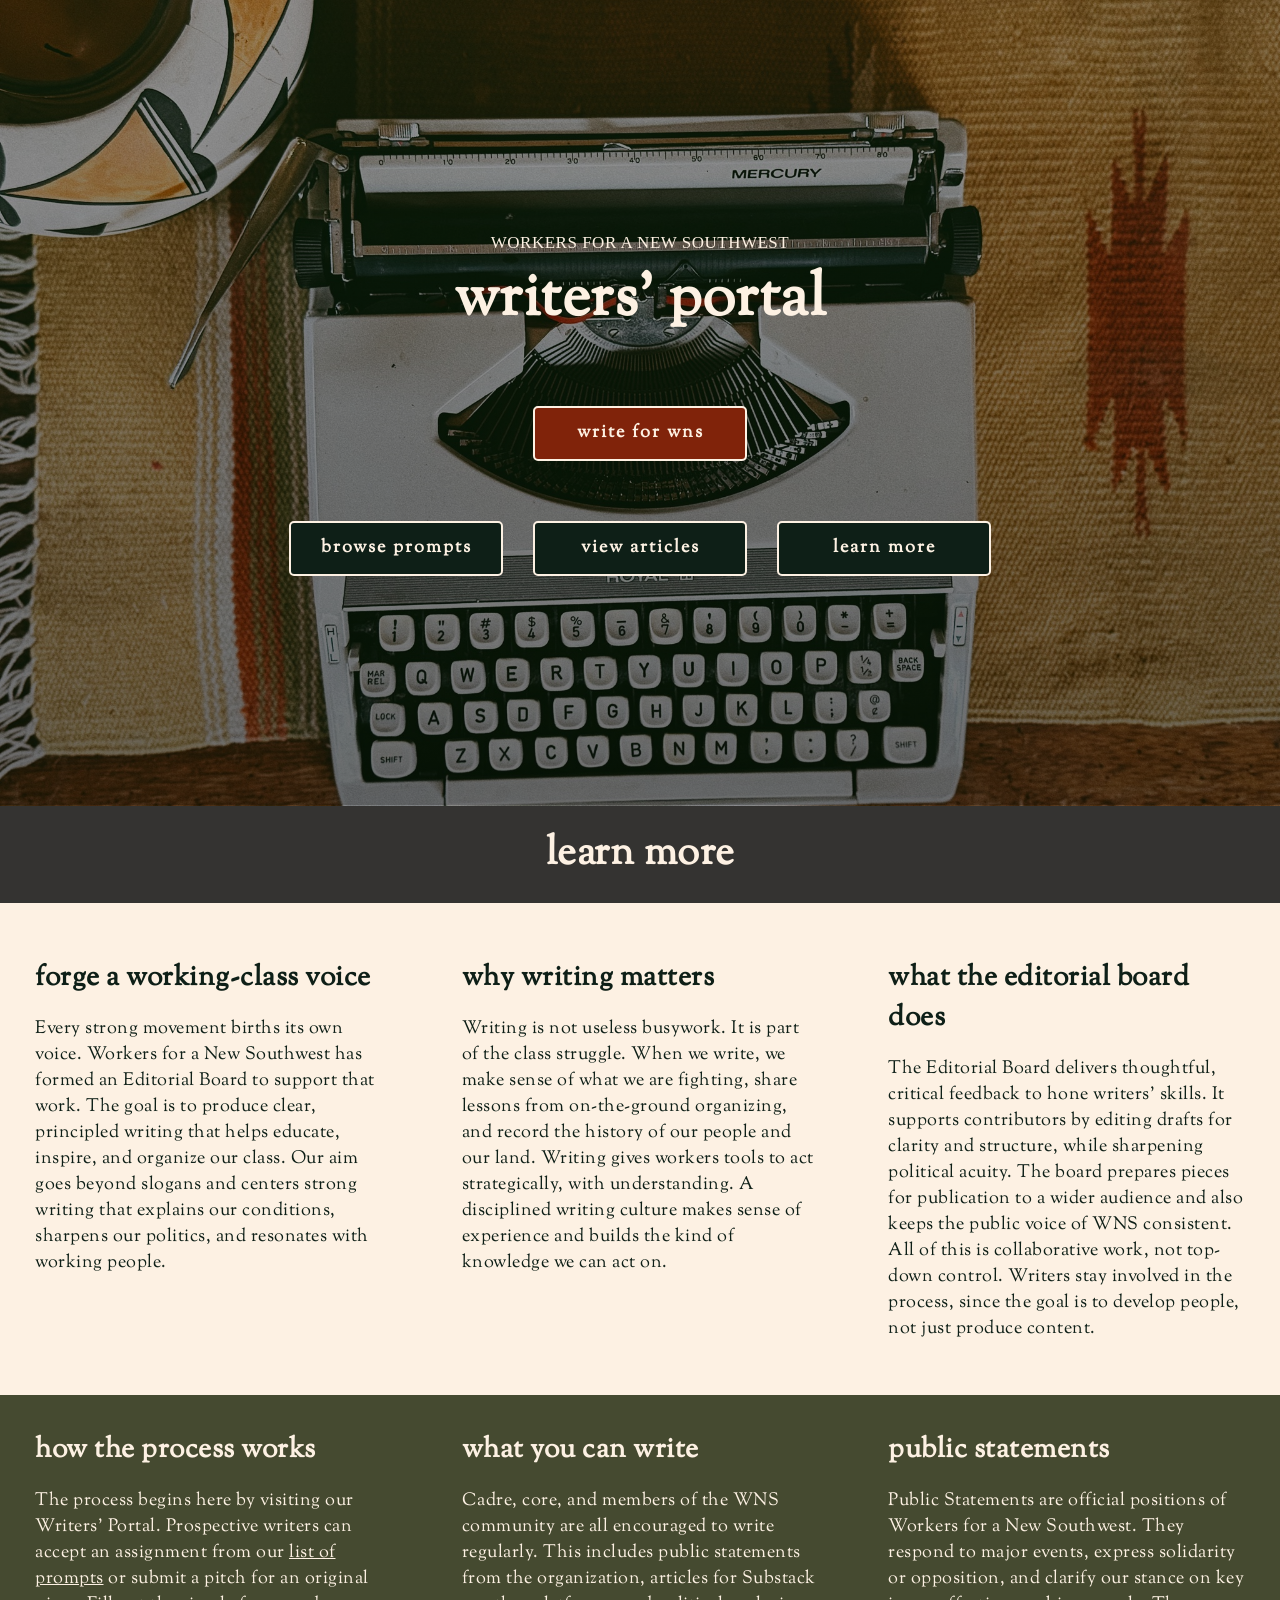
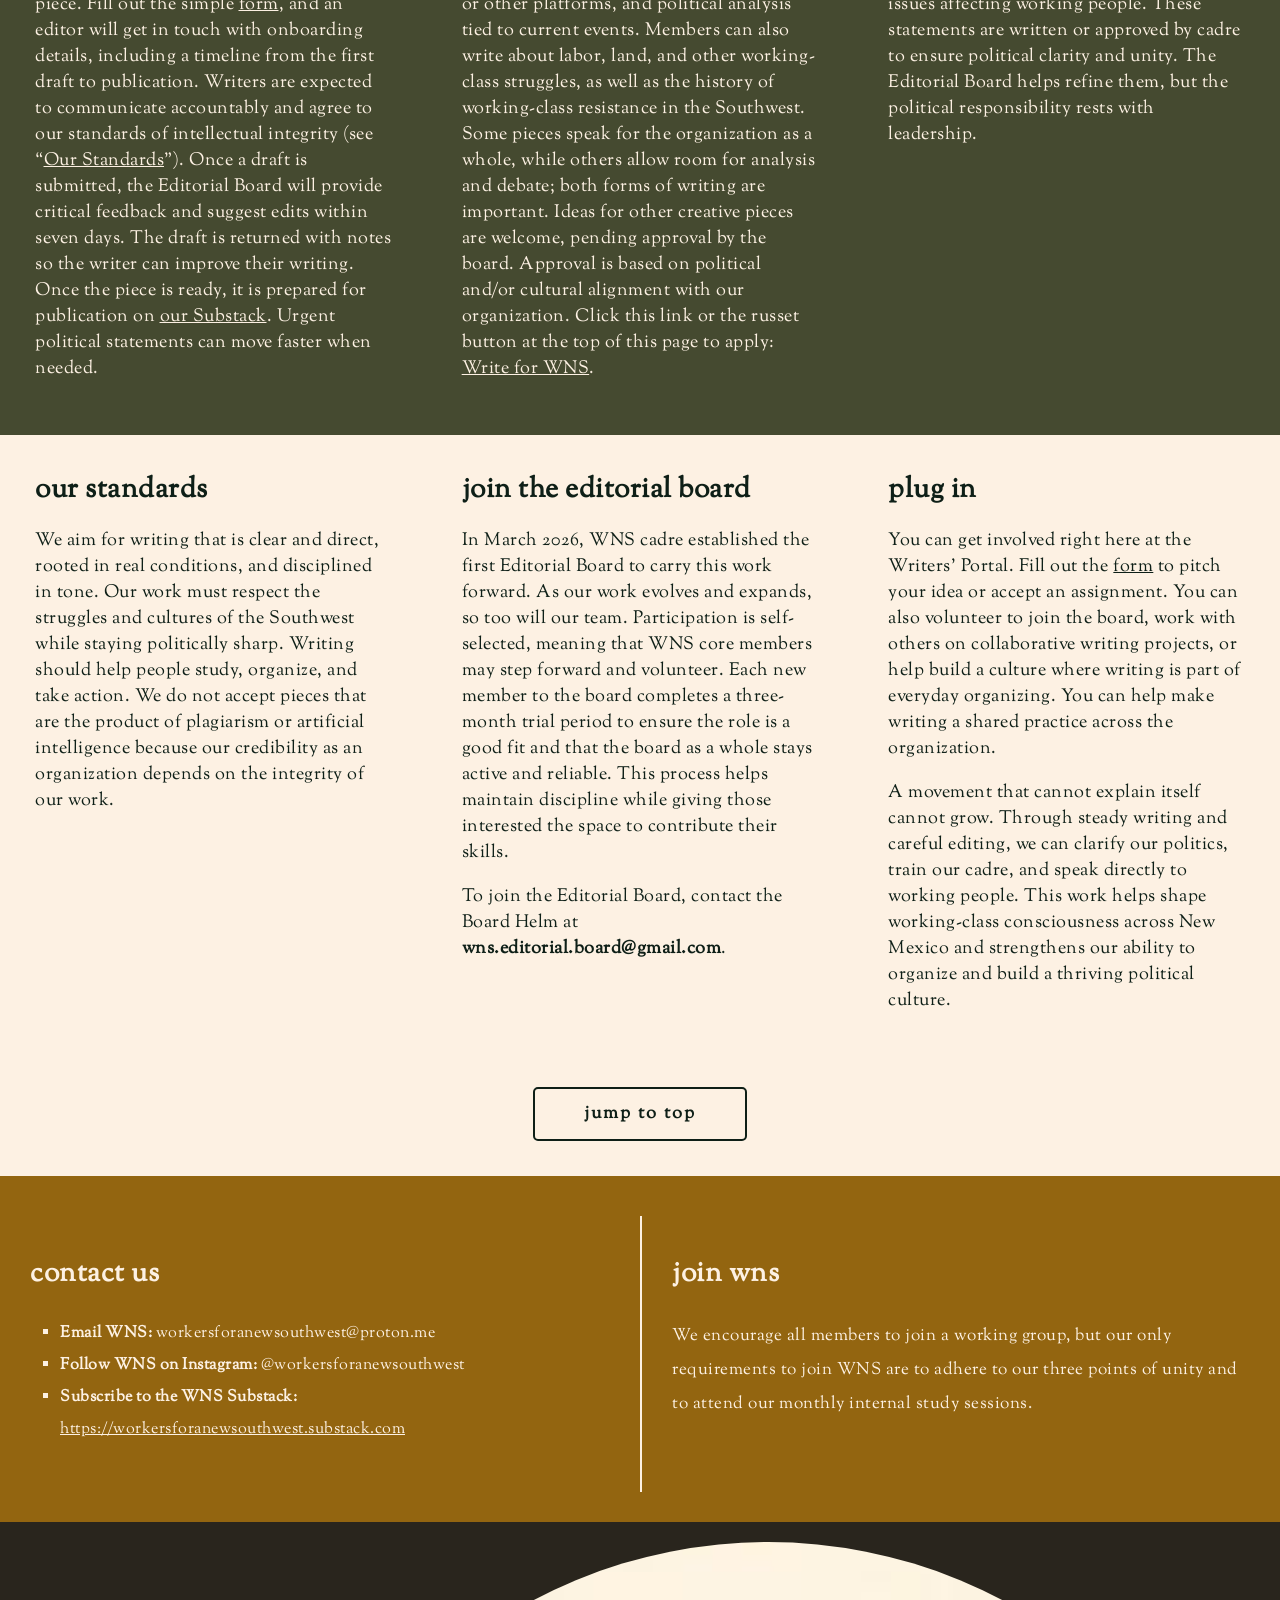
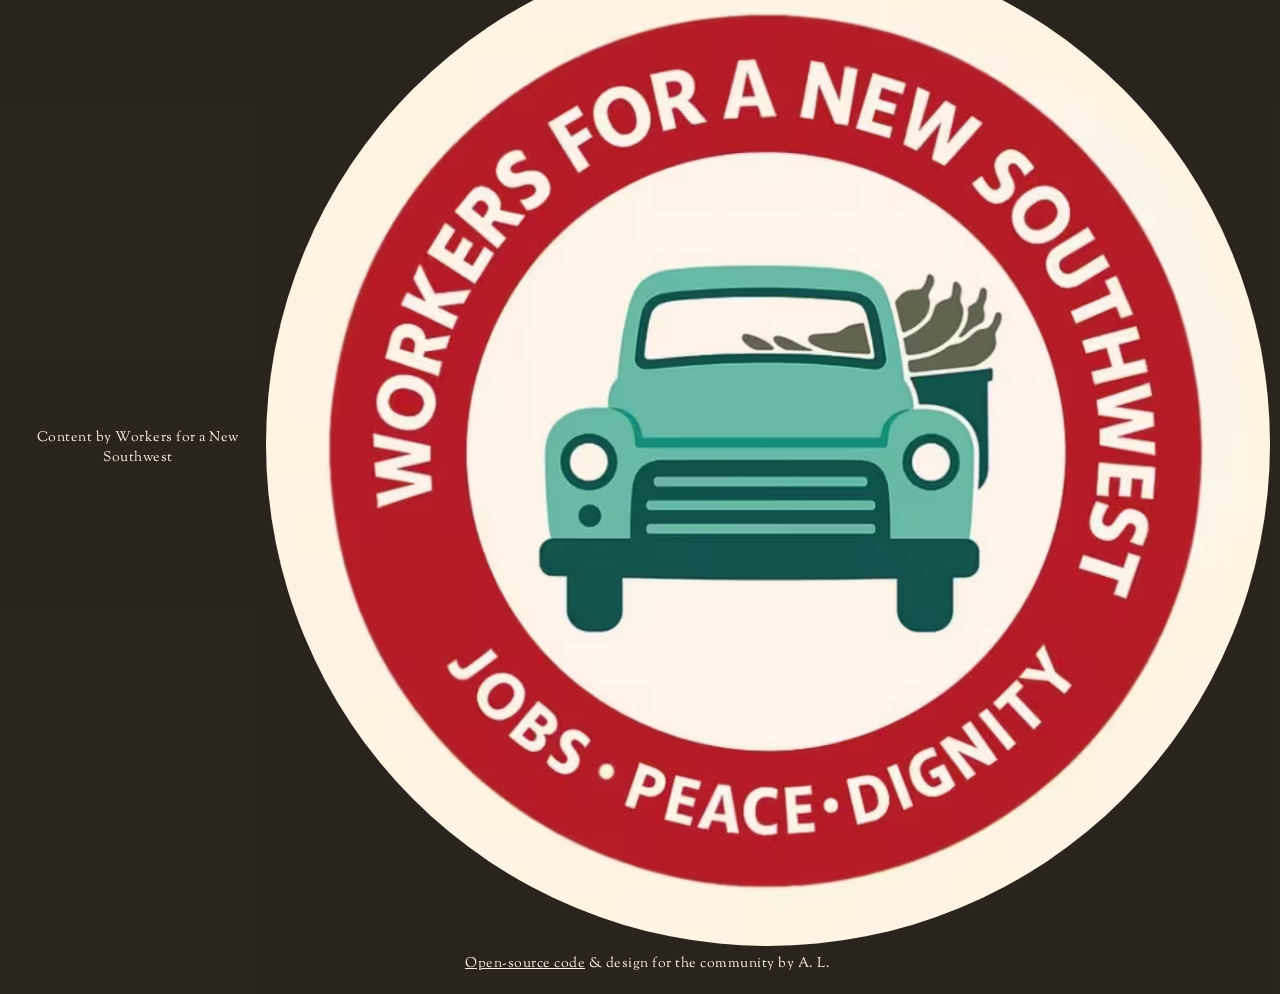
==== index.html @ 0bf2c4d9 "replace figure with picture tag and image fallback" ====
<!doctype html>
<html lang="en">
  <head>
    <meta charset="UTF-8" />
    <meta name="viewport" content="width=device-width, initial-scale=1.0" />
    <meta
      name="description"
      content="WNS Writers' Portal: Apply to write for WNS, browse prompts, read our Substack | Workers for a New Southwest"
      />
      <link rel="preconnect" href="https://fonts.googleapis.com">
      <link rel="preconnect" href="https://fonts.gstatic.com" crossorigin>
    <link href="https://fonts.googleapis.com/css2?family=Sorts+Mill+Goudy:ital@0;1&display=swap" rel="stylesheet">
    <link rel="stylesheet" href="src/style.css" />
    <link rel="apple-touch-icon" sizes="57x57" href="./src/assets/favicons.ico/apple-icon-57x57.png">
    <link rel="apple-touch-icon" sizes="60x60" href="./src/assets/favicons.ico/apple-icon-60x60.png">
    <link rel="apple-touch-icon" sizes="72x72" href="./src/assets/favicons.ico/apple-icon-72x72.png">
    <link rel="apple-touch-icon" sizes="76x76" href="./src/assets/favicons.ico/apple-icon-76x76.png">
    <link rel="apple-touch-icon" sizes="114x114" href="./src/assets/favicons.ico/apple-icon-114x114.png">
    <link rel="apple-touch-icon" sizes="120x120" href="./src/assets/favicons.ico/apple-icon-120x120.png">
    <link rel="apple-touch-icon" sizes="144x144" href="./src/assets/favicons.ico/apple-icon-144x144.png">
    <link rel="apple-touch-icon" sizes="152x152" href="./src/assets/favicons.ico/apple-icon-152x152.png">
    <link rel="apple-touch-icon" sizes="180x180" href="./src/assets/favicons.ico/apple-icon-180x180.png">
    <link rel="icon" type="image/png" sizes="192x192"  href="./src/assets/favicons.ico/android-icon-192x192.png">
    <link rel="icon" type="image/png" sizes="32x32" href="./src/assets/favicons.ico/favicon-32x32.png">
    <link rel="icon" type="image/png" sizes="96x96" href="./src/assets/favicons.ico/favicon-96x96.png">
    <link rel="icon" type="image/png" sizes="16x16" href="./src/assets/favicons.ico/favicon-16x16.png">
    <link rel="manifest" href="./src/assets/favicons.ico/manifest.json">
    <meta name="msapplication-TileColor" content="#ffffff">
    <meta name="msapplication-TileImage" content="./src/assets/favicons.ico/ms-icon-144x144.png">
    <meta name="theme-color" content="#ffffff">
    <title>WNS Writers' Portal</title>
  </head>
  <body>
    <header id="Home" class="Home">
      <p>WORKERS FOR A NEW SOUTHWEST</p>
      <h1>writers&rsquo; portal</h1>
      <div>
        <a href="https://forms.gle/2fh19q5N6qdyFbJn8"
            target="_blank"
            title="Apply to Write for WNS" type="button" class="write-for-wns">write for wns</a>
      </div>
      <nav>
        <ul>
          <li><a href="./prompts.html" title="To Prompts Page | WNS Writers' Portal" class="browse-prompts">browse prompts</a></li>
          <li><a href="./articles.html" title="To Articles Page | WNS Writers' Portal" class="view-articles">view articles</a></li>
          <li><a href="#learn-more" title="To Learn More section of this page" class="learn-more">learn more</a></li>
        </ul>
      </nav>
    </header>
    <h2 id="learn-more">Learn More</h2>
    <main id="Learn">
      <article>
        <h3>FORGE A WORKING-CLASS VOICE</h3>
        <p>
          Every strong movement births its own voice. Workers for a New
          Southwest has formed an Editorial Board to support that work. The goal
          is to produce clear, principled writing that helps educate, inspire,
          and organize our class. Our aim goes beyond slogans and centers strong
          writing that explains our conditions, sharpens our politics, and
          resonates with working people.
        </p>
      </article>
      <article>
        <h3>WHY WRITING MATTERS</h3>
        <p>
          Writing is not useless busywork. It is part of the class struggle.
          When we write, we make sense of what we are fighting, share lessons
          from on-the-ground organizing, and record the history of our people
          and our land. Writing gives workers tools to act strategically, with
          understanding. A disciplined writing culture makes sense of experience
          and builds the kind of knowledge we can act on.
        </p>
      </article>
      <article>
        <h3>WHAT THE EDITORIAL BOARD DOES</h3>
        <p>
          The Editorial Board delivers thoughtful, critical feedback to hone
          writers&rsquo; skills. It supports contributors by editing drafts for
          clarity and structure, while sharpening political acuity. The board
          prepares pieces for publication to a wider audience and also keeps the
          public voice of WNS consistent. All of this is collaborative work, not
          top-down control. Writers stay involved in the process, since the goal
          is to develop people, not just produce content.
        </p>
      </article>
        <article class="accent-panel">
          <h3>HOW THE PROCESS WORKS</h3>
          <p>
            The process begins here by visiting our Writers&rsquo; Portal.
            Prospective writers can accept an assignment from our
            <a href="./prompts.html">list of prompts</a> or submit a pitch for an original
            piece. Fill out the simple
            <a
              href="https://forms.gle/2fh19q5N6qdyFbJn8"
              target="_blank"
              title="Apply to Write for WNS"
              >form</a
            >, and an editor will get in touch with onboarding details, including
            a timeline from the first draft to publication. Writers are expected
            to communicate accountably and agree to our standards of intellectual
            integrity (see &ldquo;<a href="#Standards">Our Standards</a>&rdquo;). Once a draft
            is submitted, the Editorial Board will provide critical feedback and
            suggest edits within seven days. The draft is returned with notes so
            the writer can improve their writing. Once the piece is ready, it is
            prepared for publication on
            <a
              href="https://workersforanewsouthwest.substack.com/"
              target="_blank"
              title="To Workers for a New Southwest Substack"
              >our Substack</a
            >. Urgent political statements can move faster when needed.
          </p>
        </article>
        <article class="accent-panel">
          <h3>WHAT YOU CAN WRITE</h3>
          <p>
            Cadre, core, and members of the WNS community are all encouraged to
            write regularly. This includes public statements from the
            organization, articles for Substack or other platforms, and political
            analysis tied to current events. Members can also write about labor,
            land, and other working-class struggles, as well as the history of
            working-class resistance in the Southwest. Some pieces speak for the
            organization as a whole, while others allow room for analysis and
            debate; both forms of writing are important. Ideas for other creative
            pieces are welcome, pending approval by the board. Approval is based
            on political and/or cultural alignment with our organization. Click this link or the russet button at the top of this page to apply:
            <a
              href="https://forms.gle/2fh19q5N6qdyFbJn8"
              target="_blank"
              title="Apply to Write for WNS"
              >Write for WNS</a
            >.
          </p>
        </article>
        <article class="accent-panel">
          <h3>PUBLIC STATEMENTS</h3>
          <p>
            Public Statements are official positions of Workers for a New
            Southwest. They respond to major events, express solidarity or
            opposition, and clarify our stance on key issues affecting working
            people. These statements are written or approved by cadre to ensure
            political clarity and unity. The Editorial Board helps refine them,
            but the political responsibility rests with leadership.
          </p>
        </article>
        <article id="Standards">
          <h3>OUR STANDARDS</h3>
          <p>
            We aim for writing that is clear and direct, rooted in real
            conditions, and disciplined in tone. Our work must respect the
            struggles and cultures of the Southwest while staying politically
            sharp. Writing should help people study, organize, and take action. We
            do not accept pieces that are the product of plagiarism or artificial
            intelligence because our credibility as an organization depends on the
            integrity of our work.
          </p>
        </article>
        <article>
          <h3>JOIN THE EDITORIAL BOARD</h3>
          <p>
            In March 2026, WNS cadre established the first Editorial Board to
            carry this work forward. As our work evolves and expands, so too will
            our team. Participation is self-selected, meaning that WNS core
            members may step forward and volunteer. Each new member to the board
            completes a three-month trial period to ensure the role is a good fit
            and that the board as a whole stays active and reliable. This process
            helps maintain discipline while giving those interested the space to
            contribute their skills.
          </p>
          <p>
            To join the Editorial Board, contact the Board Helm at
            <span class="bold">wns.editorial.board@gmail.com</span>.
          </p>
        </article>
        <article>
          <h3>PLUG IN</h3>
          <p>
            You can get involved right here at the Writers&rsquo; Portal. Fill out
            the
            <a
              href="https://forms.gle/2fh19q5N6qdyFbJn8"
              target="_blank"
              title="Apply to Write for WNS"
              >form</a
            >
            to pitch your idea or accept an assignment. You can also volunteer to
            join the board, work with others on collaborative writing projects, or
            help build a culture where writing is part of everyday organizing. You
            can help make writing a shared practice across the organization.
          </p>
          <p>
            A movement that cannot explain itself cannot grow. Through steady
            writing and careful editing, we can clarify our politics, train our
            cadre, and speak directly to working people. This work helps shape
            working-class consciousness across New Mexico and strengthens our
            ability to organize and build a thriving political culture.
          </p>
        </article>
      </main>
        <div class="jump-to-top" >
          <a href="#Home" title="Jump to top of this page" type="button">jump to top</a>
        </div>
      <footer>
    <div class="contact-us">
      <section>
              <h3>CONTACT US</h3>
              <ul>
                  <li><span class="bold">Email WNS:</span> workersforanewsouthwest@proton.me</li>
                  <li><span class="bold">Follow WNS on Instagram:</span> @workersforanewsouthwest</li>
                  <li><span class="bold">Subscribe to the WNS Substack:</span> <a href="https://workersforanewsouthwest.substack.com/" target="_blank" title="To Workers for a New Southwest Substack">https://workersforanewsouthwest.substack.com</a></li>
      </section>
      <section class="join-wns">
        <h3>JOIN WNS</h3>
          <p>We encourage all members to join a working
              group, but our only requirements to join WNS
              are to adhere to our three points of unity and
              to attend our monthly internal study sessions.
          </p>
      </section>
    </div>
    <section class="attribution">
      <div class="logo">
        <p>Content by Workers for a New Southwest
        </p>
        <picture>
          <source type="image/avif" srcset="src/assets/WNS-logo.avif" />
          <source type="image/png" srcset="src/assets/WNS-logo.png" />
          <img src="src/assets/WNS-logo.avif" alt="Workers for a New Southwest Logo" />
        </picture>
      </div>
      <div>
        <p>
          <a
                  href="https://github.com/AddyLopez/WNS-writers-portal"
                  target="_blank"
                  title="View repository on GitHub"
                  >Open-source code</a
                >
                & design for the community by A. L.
        </p>
      </div>
    </section>
   </footer>
  </body>
</html>
---- src/style.css ----
/* CSS Variables */

:root {
  --primary-dark: hsl(151 37% 9% / 1);
  --primary-light: hsl(34, 86%, 94%);
  --accent-color: hsl(13, 86%, 27%);
  --secondary-dark: hsl(151 37% 24% / 1);
  --secondary-light: hsl(39 80% 32% / 1);
  --secondary-accent: hsl(13, 86%, 37%);
}

/* Site-wide general styles */

body {
  background-color: var(--primary-light);
  color: var(--primary-dark);
  font-family: "Sorts Mill Goudy", serif;
  letter-spacing: 0.5px;
  margin: 0 auto;
  padding: 0;
}

h1,
h2,
h3 {
  font-weight: 900;
  margin: 0;
  text-transform: lowercase;
}

h1 {
  color: var(--primary-light);
  font-size: 60px;
  padding-bottom: 30px;
}

h2 {
  background-color: hsla(0, 0%, 12%, 0.9);
  color: var(--primary-light);
  font-size: 40px;
  padding: 20px 0;
  text-align: center;
}

h3 {
  font-size: 28px;
}

main {
  padding: 0 0 20px 0;
}

p {
  font-size: 18px;
}

header {
  display: flex;
  flex-direction: column;
}

header p {
  font-family: "Times New Roman", Times, serif;
  font-size: 17px;
  margin: 0;
}

header nav {
  margin: 0 auto;
}

header ul {
  align-items: center;
  color: var(--primary-light);
  display: flex;
  flex-direction: row;
  gap: 30px;
  list-style: none;
  margin: 0 auto;
  padding: 0;
  text-transform: lowercase;
}

header a {
  background-color: var(--primary-dark);
  border: 2px solid var(--primary-light);
  border-radius: 5px;
  color: var(--primary-light);
  display: inline-block;
  font-size: 18px;
  font-weight: 700;
  letter-spacing: 2px;
  padding: 12px 0;
  text-decoration: none;
  text-transform: lowercase;
  width: 210px;
}

header a.write-for-wns {
  background: var(--accent-color);
  margin-top: 30px;
}
/* Home page */

header.Home {
  background-image:
    linear-gradient(hsla(0, 0%, 0%, 0.39), hsla(0, 0%, 0%, 0.55)),
    url("./assets/hero.jpg");
  background-position: center;
  background-repeat: no-repeat;
  background-size: cover;
  color: var(--primary-light);
  line-height: 1.5;
  margin: 0;
  padding: 230px 0;
  text-align: center;
}

header#Home {
  background-color: none;
}

header#Home a.write-for-wns {
  margin-bottom: 60px;
}

article.accent-panel {
  background-color: hsl(72, 21%, 24%);
  color: var(--primary-light);
}

.accent-panel a {
  color: var(--primary-light);
}

main#Learn {
  padding-top: 20px;
  display: grid;
  grid-template-columns: repeat(3, 1fr);
}

main#Learn article {
  padding: 35px;
}

main#Learn a {
  color: var(--primary-dark);
}

main#Learn .accent-panel a {
  color: var(--primary-light);
}

/* Pseudo classes for links' behavior */

header a:visited {
  color: var(--primary-light);
}

header a:hover {
  background-color: var(--secondary-dark);
  transition: all ease-in-out 150ms;
}

header a.write-for-wns:hover {
  background-color: var(--secondary-accent);
  transition: all ease-in-out 350ms;
}

#Learn a:visited {
  color: var(--primary-dark);
}

#Learn .accent-panel a:visited {
  color: var(--primary-light);
}

/* Prompts and Articles pages */

header#Prompts,
header#Articles {
  align-items: center;
  background-image:
    linear-gradient(hsla(0, 0%, 0%, 0.39), hsla(0, 0%, 0%, 0.55)),
    url("./assets/hero.jpg");
  background-repeat: no-repeat;
  color: var(--primary-light);
  display: flex;
  flex-direction: column;
  gap: 30px;
  justify-content: center;
  line-height: 1.5;
  margin: 0;
  padding: 100px 0;
  text-align: center;
}

.writing-prompts h1,
.articles h1 {
  background-color: hsla(0, 0%, 12%, 0.9);
  color: var(--primary-light);
  font-size: 40px;
  padding: 20px 0;
  text-align: center;
}

/* Utility class */

#Articles .active,
#Prompts .active {
  background-color: var(--secondary-dark);
}

.bold {
  font-weight: 900;
}

/* Pseudo-classes for links' behavior */

#Articles a.write-for-wns:hover,
#Prompts a.write-for-wns:hover {
  background-color: var(--secondary-accent);
}

/* Articles page */

header#Articles {
  background-position: right;
}

section.articles-grid {
  display: grid;
  gap: 20px;
  grid-template-columns: repeat(3, 1fr);
  justify-content: space-evenly;
  padding: 40px;
}

section.articles-grid iframe {
  border-radius: 12px;
  box-shadow: 3px 3px 4px hsl(0, 3%, 60%);
  max-width: 100%;
}

article div.substack-post-embed {
  margin: 10px auto;
}

/* Prompts page */

ul#prompts-container {
  display: grid;
  gap: 25px;
  grid-template-columns: repeat(2, 1fr);
  list-style: none;
  margin: 0 auto;
  max-width: 75%;
  padding: 20px 15px;
}

ul#prompts-container div {
  background-color: hsl(0, 0%, 100%);
  border: 2px solid var(--primary-dark);
  border-radius: 5px;
  box-shadow: 3px 3px 4px hsl(0, 3%, 60%);
  font-size: 20px;
  font-weight: 900;
  letter-spacing: 2px;
  margin: 10px;
}

ul#prompts-container p {
  background-color: var(--accent-color);
  color: var(--primary-light);
  font-size: 15px;
  margin: 0;
  padding: 15px;
}

ul#prompts-container div li {
  background-color: hsl(0, 0%, 100%);
  color: var(--primary-dark);
  letter-spacing: normal;
  margin-top: 10px;
  padding: 15px;
}

/* Site-wide jump to top button */

.jump-to-top {
  display: flex;
  justify-content: center;
  margin-bottom: 35px;
}

.jump-to-top a {
  background-color: var(--primary-light);
  border: 2px solid var(--primary-dark);
  border-radius: 5px;
  color: var(--primary-dark);
  display: block;
  font-family: "Sorts Mill Goudy", serif;
  font-size: 18px;
  font-weight: 700;
  letter-spacing: 2px;
  padding: 12px 0;
  text-align: center;
  text-decoration: none;
  width: 210px;
}

.jump-to-top a:visited {
  color: var(--primary-dark);
}

/* Site-wide footer */

footer {
  background-color: var(--secondary-light);
  color: var(--primary-light);
  font-size: 16px;
  padding-top: 10px;
}

footer ul {
  list-style: square;
  padding-left: 30px;
}

footer a {
  color: var(--primary-light);
}

footer div.contact-us {
  display: grid;
  grid-template-columns: 1fr 1fr;
  line-height: 2;
  margin: 30px 0;
}

footer div section {
  padding: 30px;
}

footer div section.join-wns {
  border-left: 2px solid var(--primary-light);
}

footer div section.join-wns p {
  font-size: 17px;
  text-align: left;
}

footer .attribution {
  align-items: center;
  background-color: hsla(0, 0%, 12%, 0.9);
  display: flex;
  flex-wrap: wrap;
  justify-content: space-evenly;
  padding: 20px 10px;
}

footer .attribution p {
  font-size: 14px;
  margin: 0;
  text-align: center;
}

footer .attribution a {
  padding-left: 15px;
}

footer .attribution div.logo {
  align-items: center;
  display: flex;
}

footer .attribution figure {
  margin: 5px 0 0 15px;
  max-width: 37px;
}

footer .attribution img {
  aspect-ratio: 1 / 1;
  border-radius: 100%;
  max-width: 100%;
  height: auto;
}

/* Media Queries for responsive styling */
/* large screens */

@media only screen and (max-width: 1200px) {
  main#Learn article {
    padding: 15px;
  }
  section.articles-grid {
    grid-template-columns: repeat(2, 1fr);
    justify-content: space-evenly;
    padding: 20px;
    gap: 20px;
  }
  ul#prompts-container {
    max-width: 100%;
  }
}

/* medium-sized screens */

@media only screen and (max-width: 768px) {
  main#Learn {
    display: grid;
    grid-template-columns: 1fr;
  }
  main#Learn article {
    padding: 20px;
  }

  ul#prompts-container {
    display: grid;
    gap: 25px;
    grid-template-columns: 1fr;
  }

  header.Home {
    padding: 110px 0;
  }

  header a {
    width: 180px;
  }

  footer ul {
    padding-left: 15px;
  }
}

/* small screens */

@media only screen and (max-width: 625px) {
  h1 {
    font-size: 54px;
  }

  header ul {
    flex-direction: column;
  }

  header a {
    width: 220px;
  }

  section.articles-grid {
    grid-template-columns: 1fr;
    padding: 20px;
  }

  footer div.contact-us {
    grid-template-columns: 1fr;
  }

  footer div.contact-us section {
    padding: 15px;
  }

  footer div.contact-us section.join-wns {
    border: none;
  }
  footer .attribution p {
    font-size: 14px;
    line-height: 2;
  }

  footer .attribution a {
    padding-left: 0;
  }
}
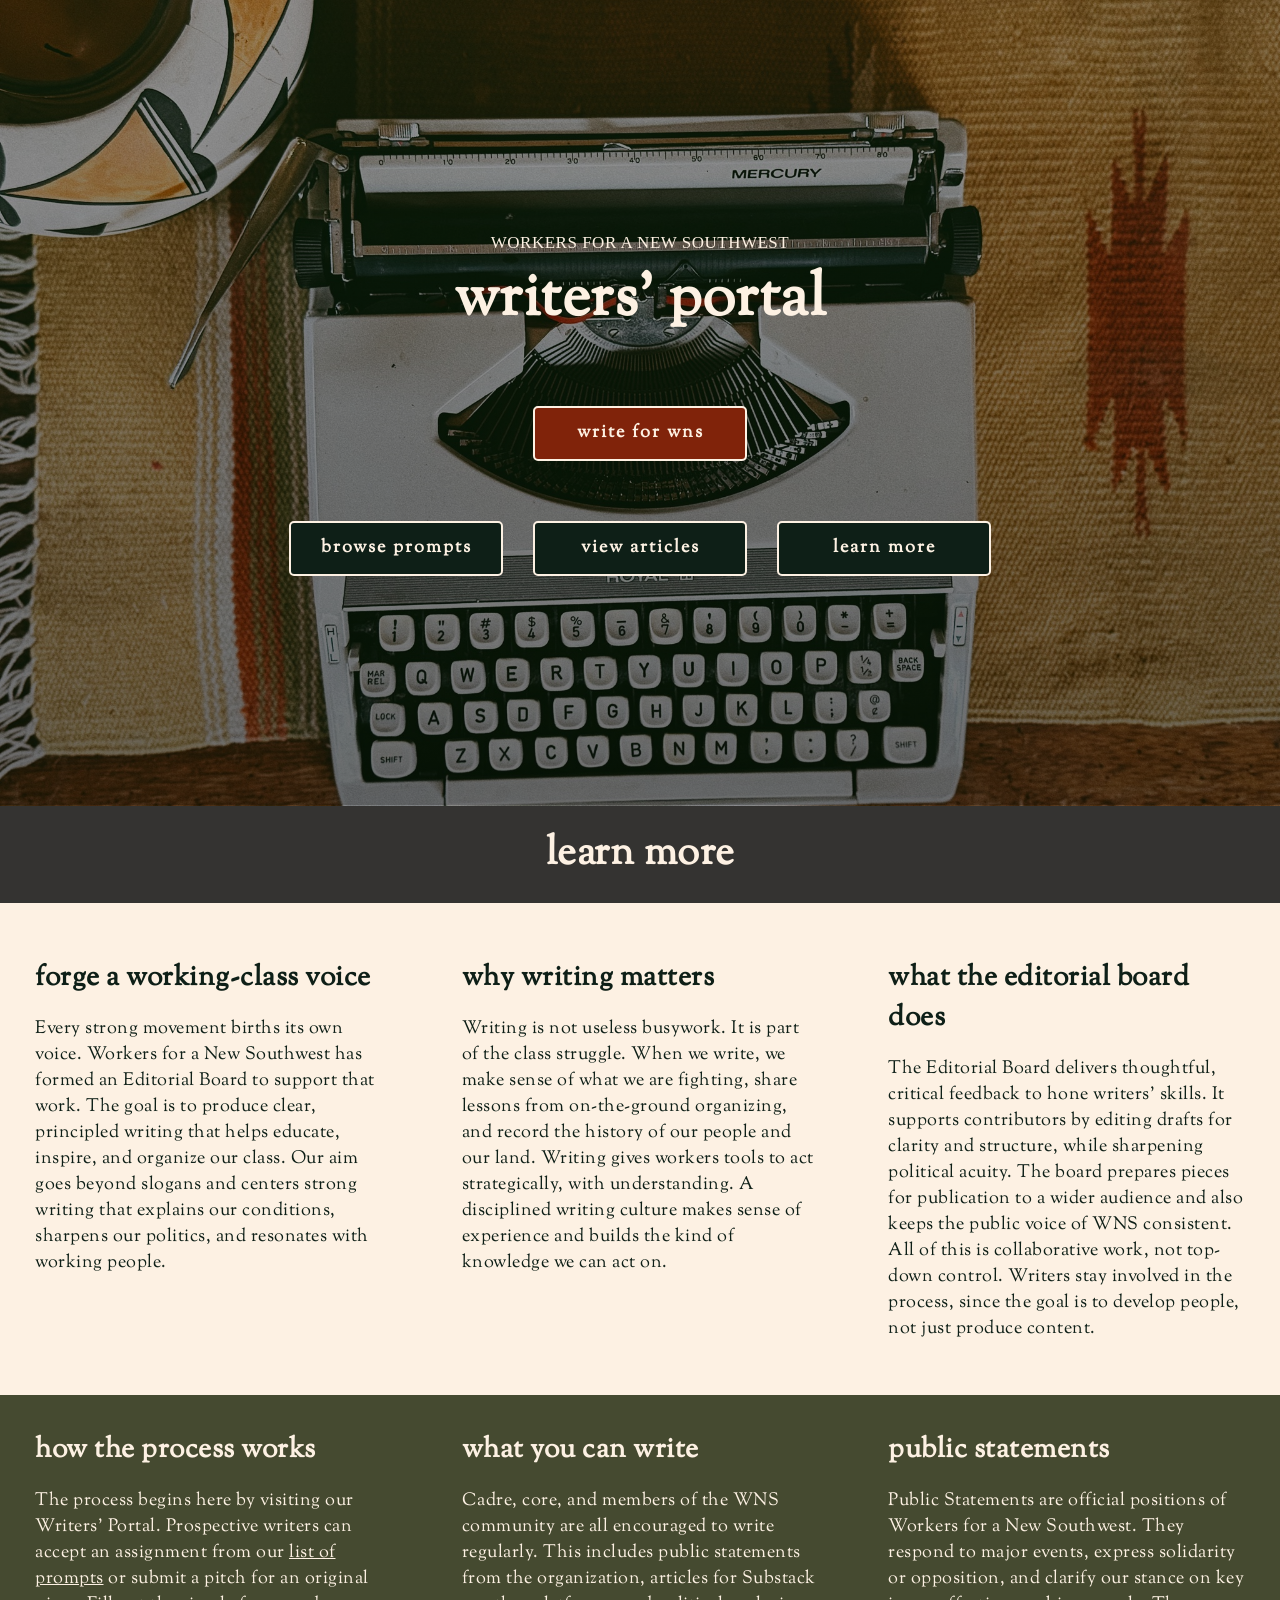
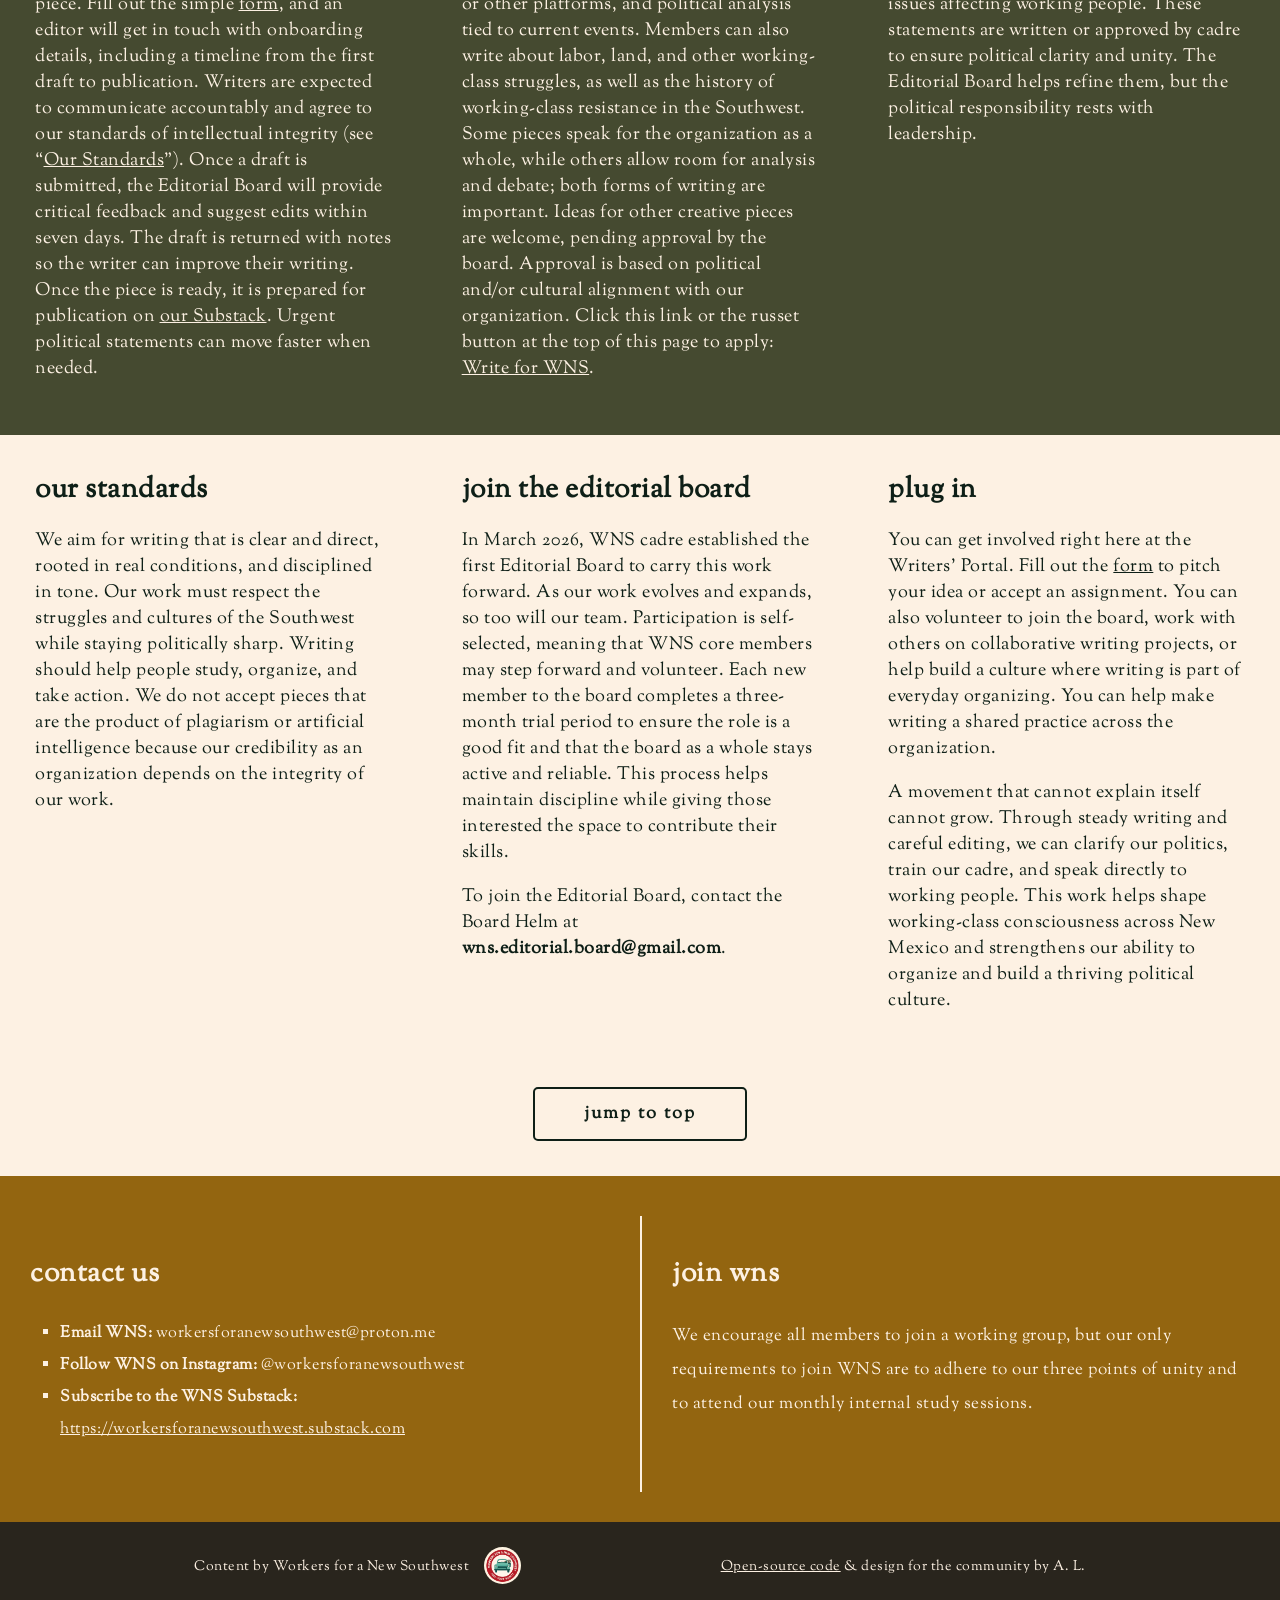
==== commit 471af825: "Update index.html" ====
--- a/index.html
+++ b/index.html
@@ -7,27 +7,27 @@
       name="description"
       content="WNS Writers' Portal: Apply to write for WNS, browse prompts, read our Substack | Workers for a New Southwest"
       />
+      <link rel="apple-touch-icon" sizes="57x57" href="./src/assets/favicons.ico/apple-icon-57x57.png">
+      <link rel="apple-touch-icon" sizes="60x60" href="./src/assets/favicons.ico/apple-icon-60x60.png">
+      <link rel="apple-touch-icon" sizes="72x72" href="./src/assets/favicons.ico/apple-icon-72x72.png">
+      <link rel="apple-touch-icon" sizes="76x76" href="./src/assets/favicons.ico/apple-icon-76x76.png">
+      <link rel="apple-touch-icon" sizes="114x114" href="./src/assets/favicons.ico/apple-icon-114x114.png">
+      <link rel="apple-touch-icon" sizes="120x120" href="./src/assets/favicons.ico/apple-icon-120x120.png">
+      <link rel="apple-touch-icon" sizes="144x144" href="./src/assets/favicons.ico/apple-icon-144x144.png">
+      <link rel="apple-touch-icon" sizes="152x152" href="./src/assets/favicons.ico/apple-icon-152x152.png">
+      <link rel="apple-touch-icon" sizes="180x180" href="./src/assets/favicons.ico/apple-icon-180x180.png">
+      <link rel="icon" type="image/png" sizes="192x192"  href="./src/assets/favicons.ico/android-icon-192x192.png">
+      <link rel="icon" type="image/png" sizes="32x32" href="./src/assets/favicons.ico/favicon-32x32.png">
+      <link rel="icon" type="image/png" sizes="96x96" href="./src/assets/favicons.ico/favicon-96x96.png">
+      <link rel="icon" type="image/png" sizes="16x16" href="./src/assets/favicons.ico/favicon-16x16.png">
+      <link rel="manifest" href="./src/assets/favicons.ico/manifest.json">
+      <meta name="msapplication-TileColor" content="#ffffff">
+      <meta name="msapplication-TileImage" content="./src/assets/favicons.ico/ms-icon-144x144.png">
+      <meta name="theme-color" content="#ffffff">
       <link rel="preconnect" href="https://fonts.googleapis.com">
       <link rel="preconnect" href="https://fonts.gstatic.com" crossorigin>
     <link href="https://fonts.googleapis.com/css2?family=Sorts+Mill+Goudy:ital@0;1&display=swap" rel="stylesheet">
     <link rel="stylesheet" href="src/style.css" />
-    <link rel="apple-touch-icon" sizes="57x57" href="./src/assets/favicons.ico/apple-icon-57x57.png">
-    <link rel="apple-touch-icon" sizes="60x60" href="./src/assets/favicons.ico/apple-icon-60x60.png">
-    <link rel="apple-touch-icon" sizes="72x72" href="./src/assets/favicons.ico/apple-icon-72x72.png">
-    <link rel="apple-touch-icon" sizes="76x76" href="./src/assets/favicons.ico/apple-icon-76x76.png">
-    <link rel="apple-touch-icon" sizes="114x114" href="./src/assets/favicons.ico/apple-icon-114x114.png">
-    <link rel="apple-touch-icon" sizes="120x120" href="./src/assets/favicons.ico/apple-icon-120x120.png">
-    <link rel="apple-touch-icon" sizes="144x144" href="./src/assets/favicons.ico/apple-icon-144x144.png">
-    <link rel="apple-touch-icon" sizes="152x152" href="./src/assets/favicons.ico/apple-icon-152x152.png">
-    <link rel="apple-touch-icon" sizes="180x180" href="./src/assets/favicons.ico/apple-icon-180x180.png">
-    <link rel="icon" type="image/png" sizes="192x192"  href="./src/assets/favicons.ico/android-icon-192x192.png">
-    <link rel="icon" type="image/png" sizes="32x32" href="./src/assets/favicons.ico/favicon-32x32.png">
-    <link rel="icon" type="image/png" sizes="96x96" href="./src/assets/favicons.ico/favicon-96x96.png">
-    <link rel="icon" type="image/png" sizes="16x16" href="./src/assets/favicons.ico/favicon-16x16.png">
-    <link rel="manifest" href="./src/assets/favicons.ico/manifest.json">
-    <meta name="msapplication-TileColor" content="#ffffff">
-    <meta name="msapplication-TileImage" content="./src/assets/favicons.ico/ms-icon-144x144.png">
-    <meta name="theme-color" content="#ffffff">
     <title>WNS Writers' Portal</title>
   </head>
   <body>
--- a/src/style.css
+++ b/src/style.css
@@ -375,15 +375,14 @@
   display: flex;
 }
 
-footer .attribution figure {
+footer .attribution picture {
   margin: 5px 0 0 15px;
-  max-width: 37px;
 }
 
 footer .attribution img {
   aspect-ratio: 1 / 1;
   border-radius: 100%;
-  max-width: 100%;
+  width: 37px;
   height: auto;
 }
 
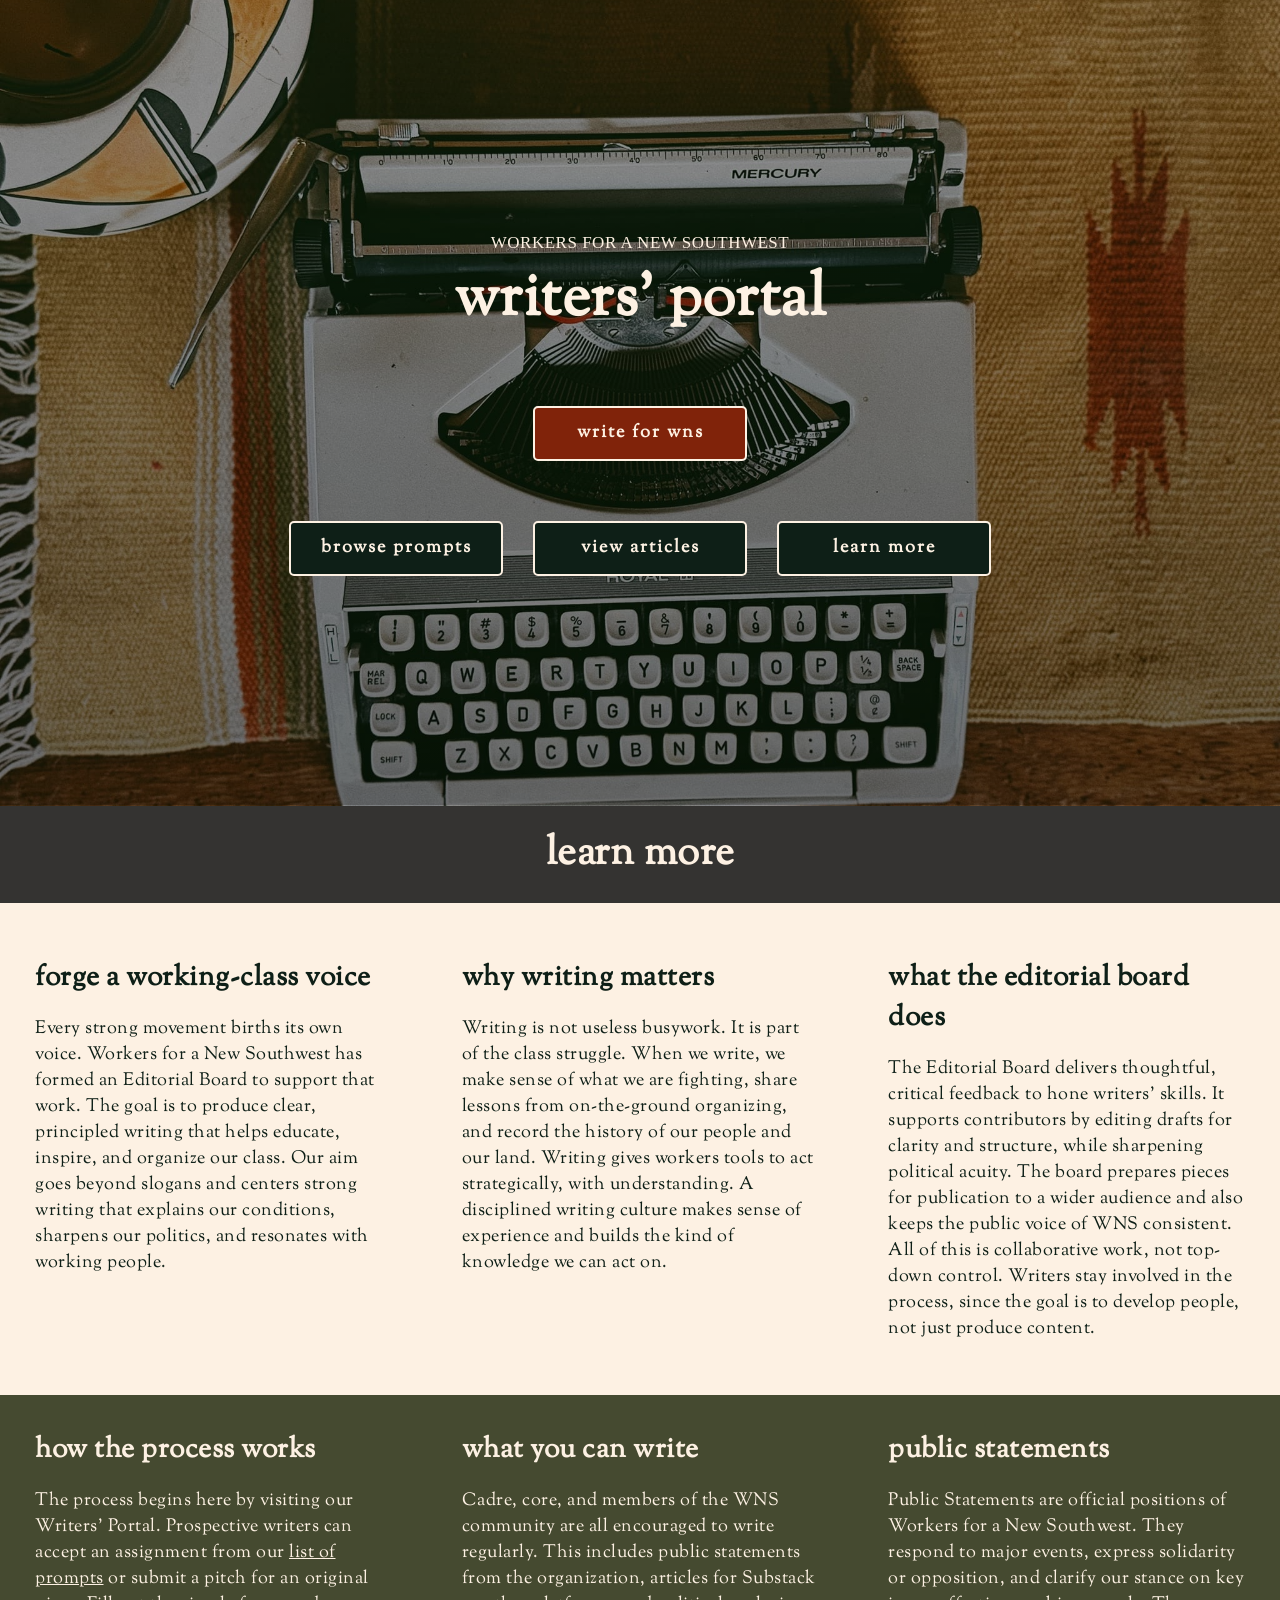
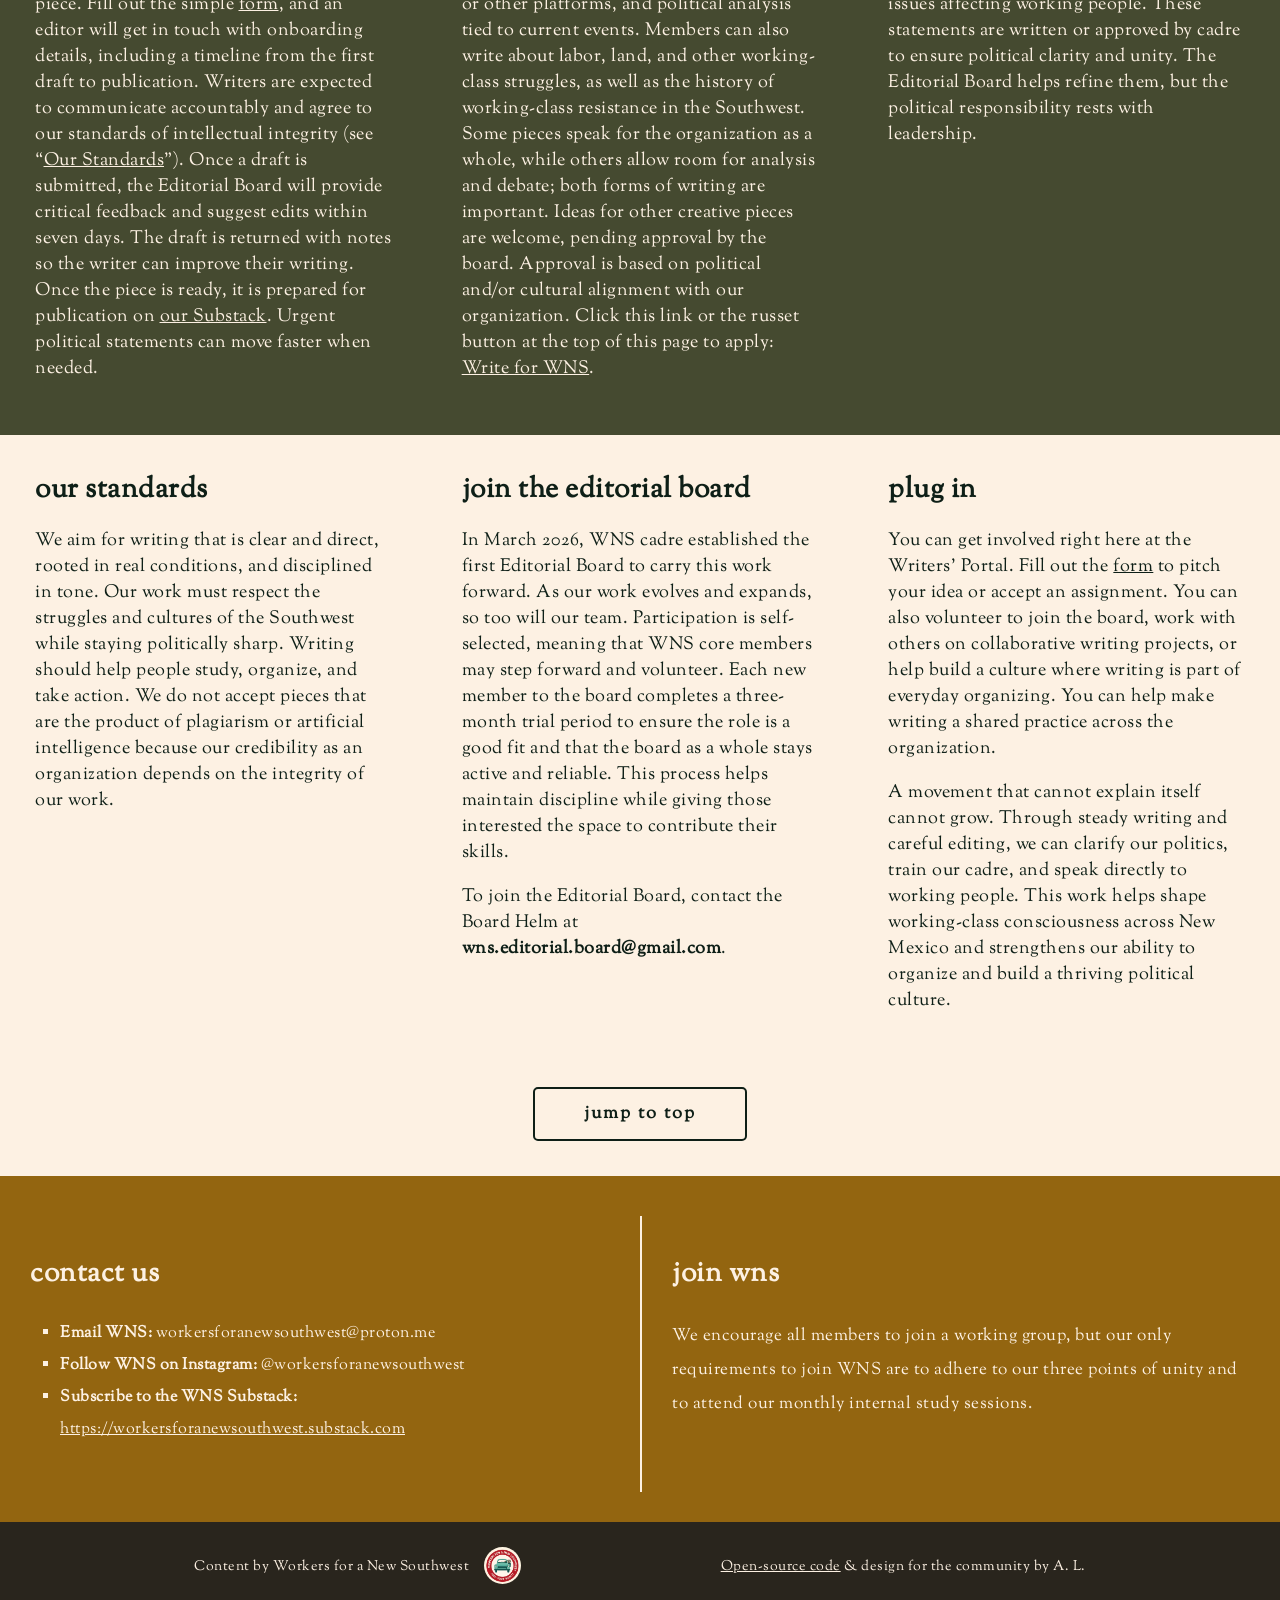
==== commit 908f29e5: "Reduce size of font cdn to boost performance" ====
--- a/index.html
+++ b/index.html
@@ -24,9 +24,9 @@
       <meta name="msapplication-TileColor" content="#ffffff">
       <meta name="msapplication-TileImage" content="./src/assets/favicons.ico/ms-icon-144x144.png">
       <meta name="theme-color" content="#ffffff">
-      <link rel="preconnect" href="https://fonts.googleapis.com">
-      <link rel="preconnect" href="https://fonts.gstatic.com" crossorigin>
-    <link href="https://fonts.googleapis.com/css2?family=Sorts+Mill+Goudy:ital@0;1&display=swap" rel="stylesheet">
+<link rel="preconnect" href="https://fonts.googleapis.com">
+<link rel="preconnect" href="https://fonts.gstatic.com" crossorigin>
+<link href="https://fonts.googleapis.com/css2?family=Sorts+Mill+Goudy&display=swap" rel="stylesheet">
     <link rel="stylesheet" href="src/style.css" />
     <title>WNS Writers' Portal</title>
   </head>
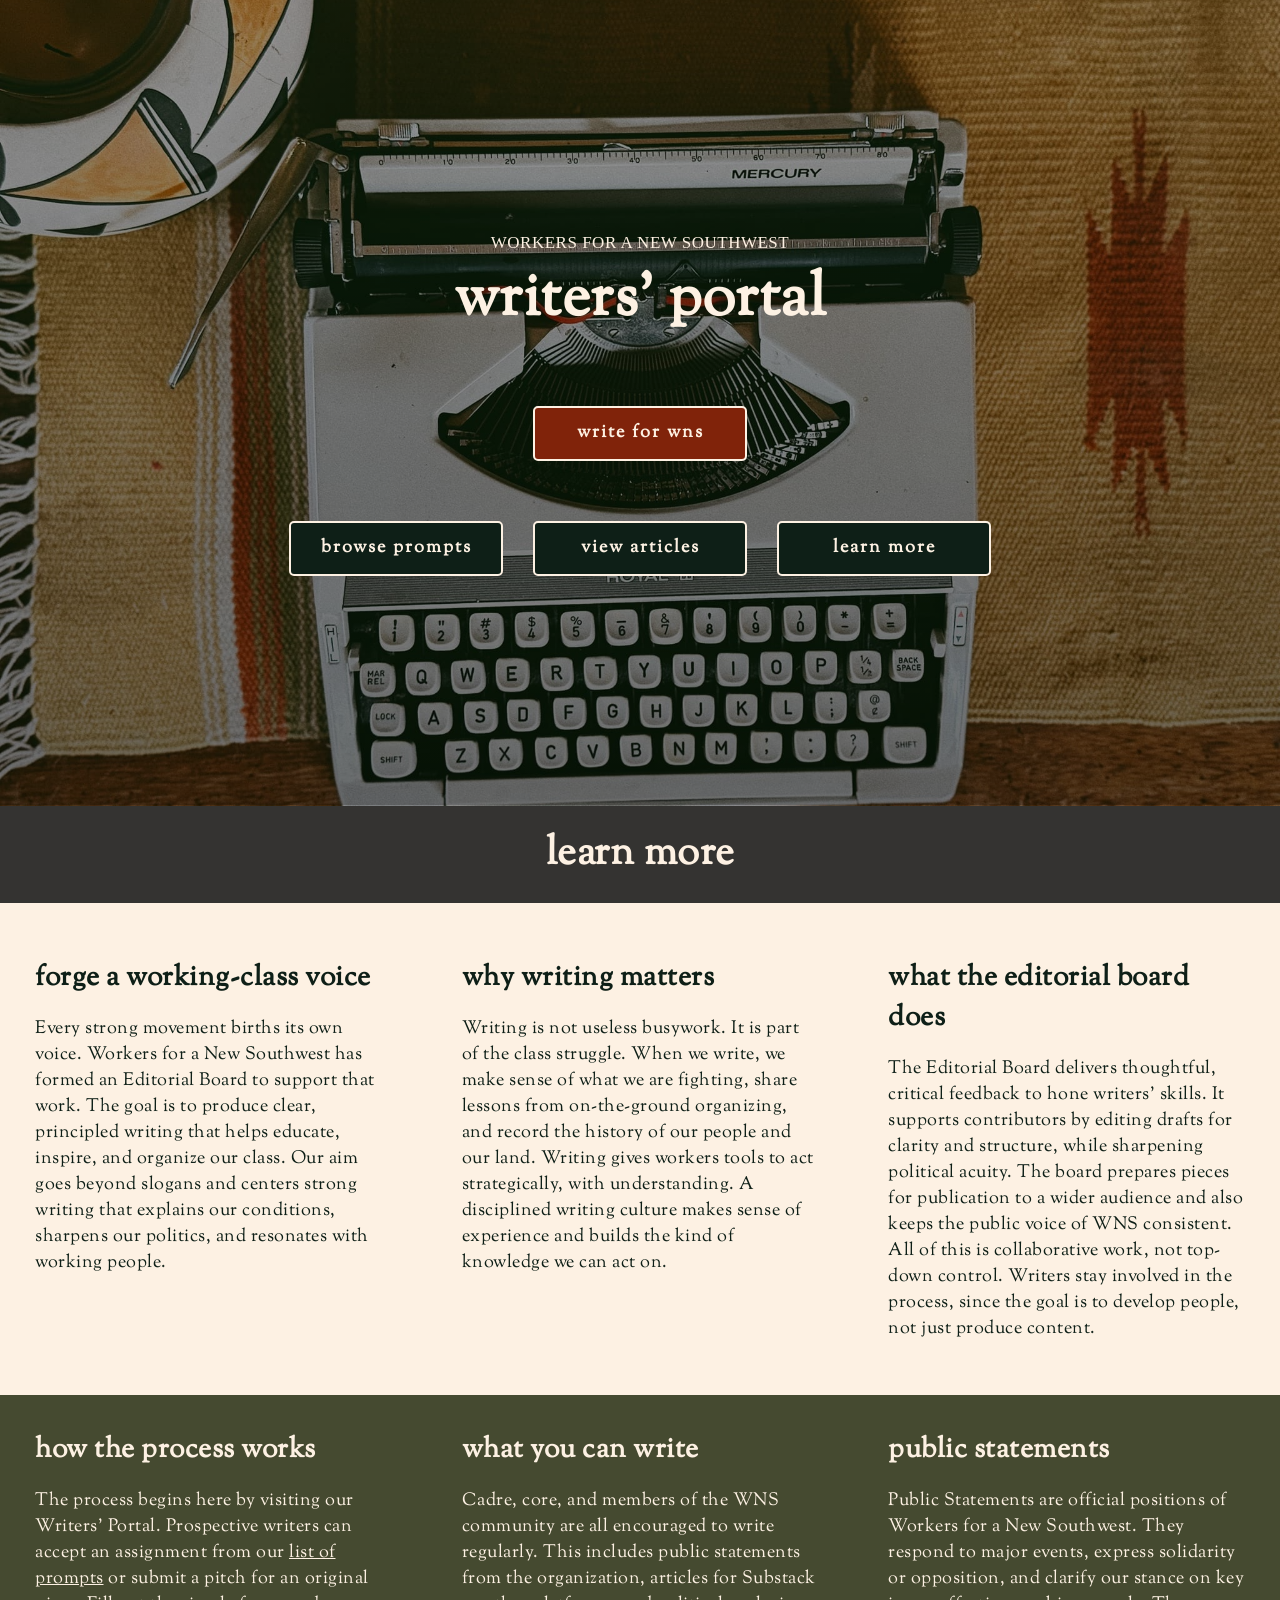
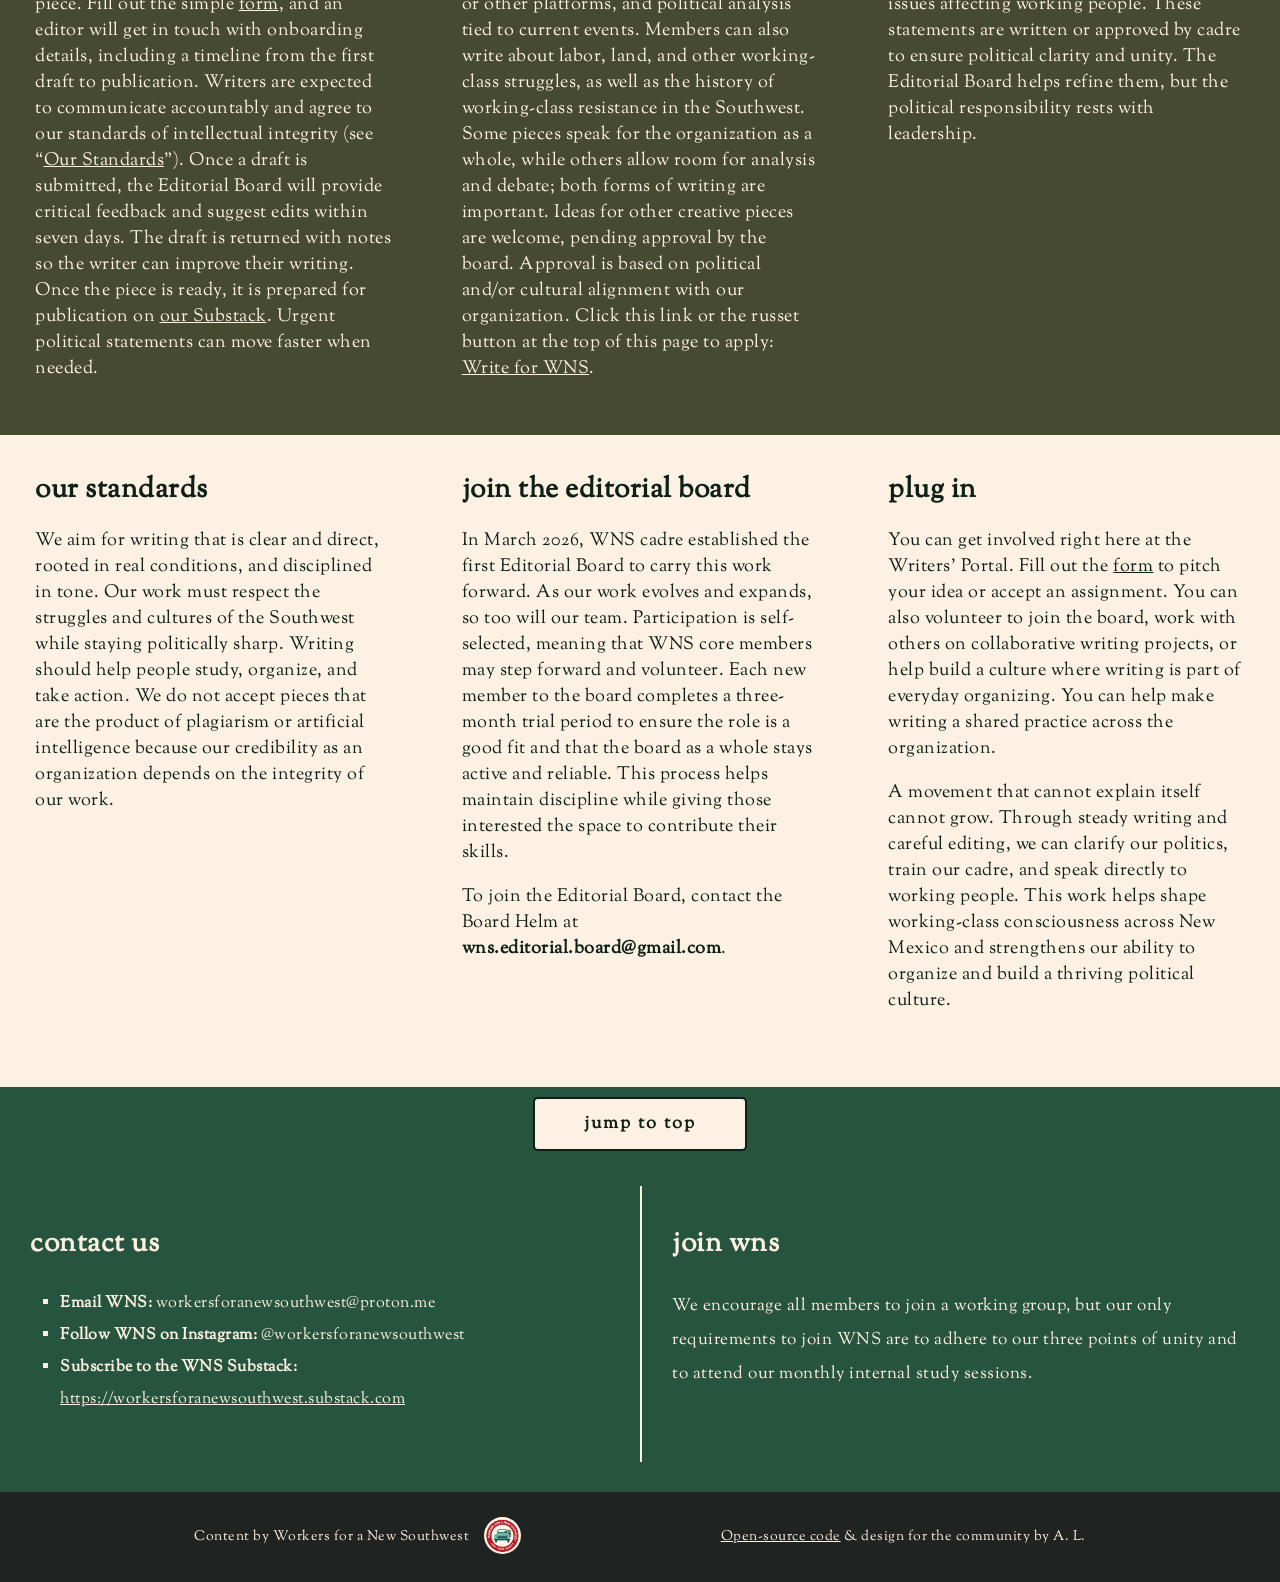
==== commit e9ea61f0: "Move jump button to footer to improve styles" ====
--- a/index.html
+++ b/index.html
@@ -197,10 +197,10 @@
           </p>
         </article>
       </main>
+      <footer>
         <div class="jump-to-top" >
           <a href="#Home" title="Jump to top of this page" type="button">jump to top</a>
         </div>
-      <footer>
     <div class="contact-us">
       <section>
               <h3>CONTACT US</h3>
--- a/src/style.css
+++ b/src/style.css
@@ -5,7 +5,6 @@
   --primary-light: hsl(34, 86%, 94%);
   --accent-color: hsl(13, 86%, 27%);
   --secondary-dark: hsl(151 37% 24% / 1);
-  --secondary-light: hsl(39 80% 32% / 1);
   --secondary-accent: hsl(13, 86%, 37%);
 }
 
@@ -316,7 +315,7 @@
 /* Site-wide footer */
 
 footer {
-  background-color: var(--secondary-light);
+  background-color: var(--secondary-dark);
   color: var(--primary-light);
   font-size: 16px;
   padding-top: 10px;
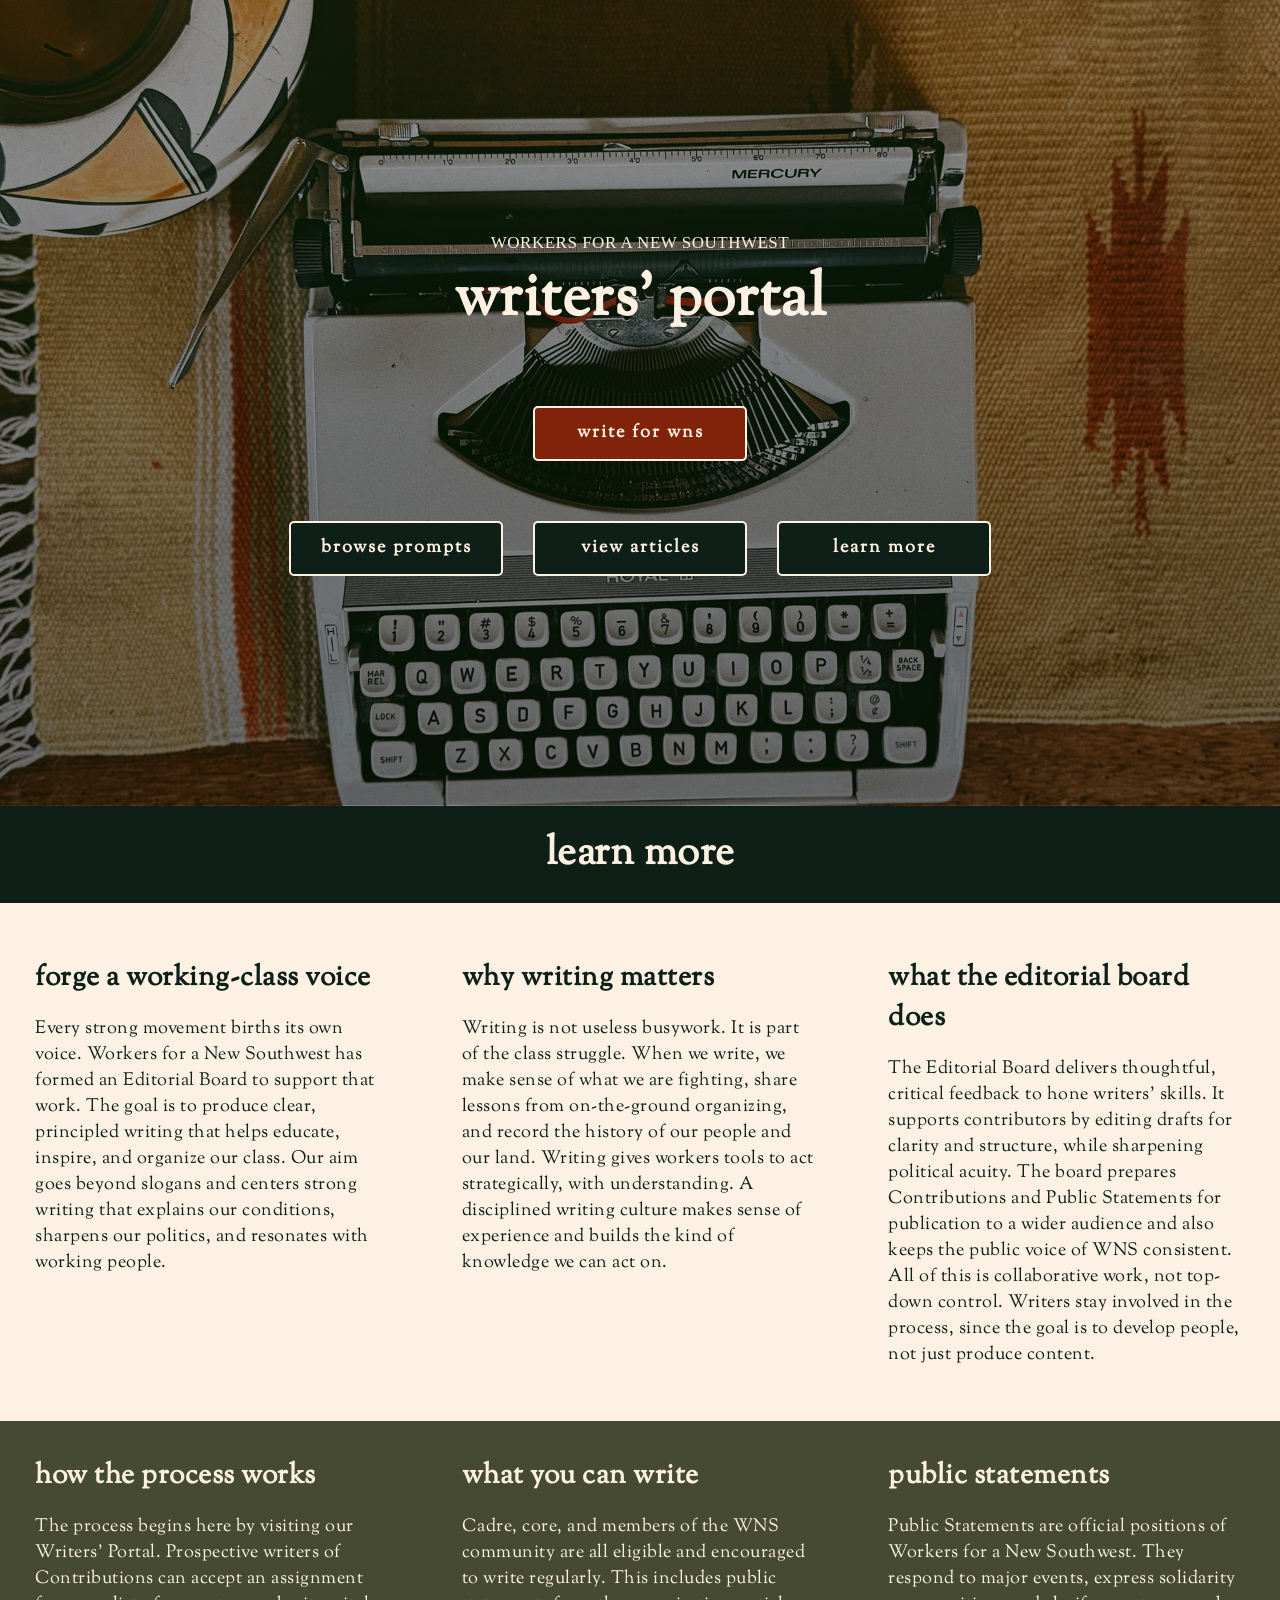
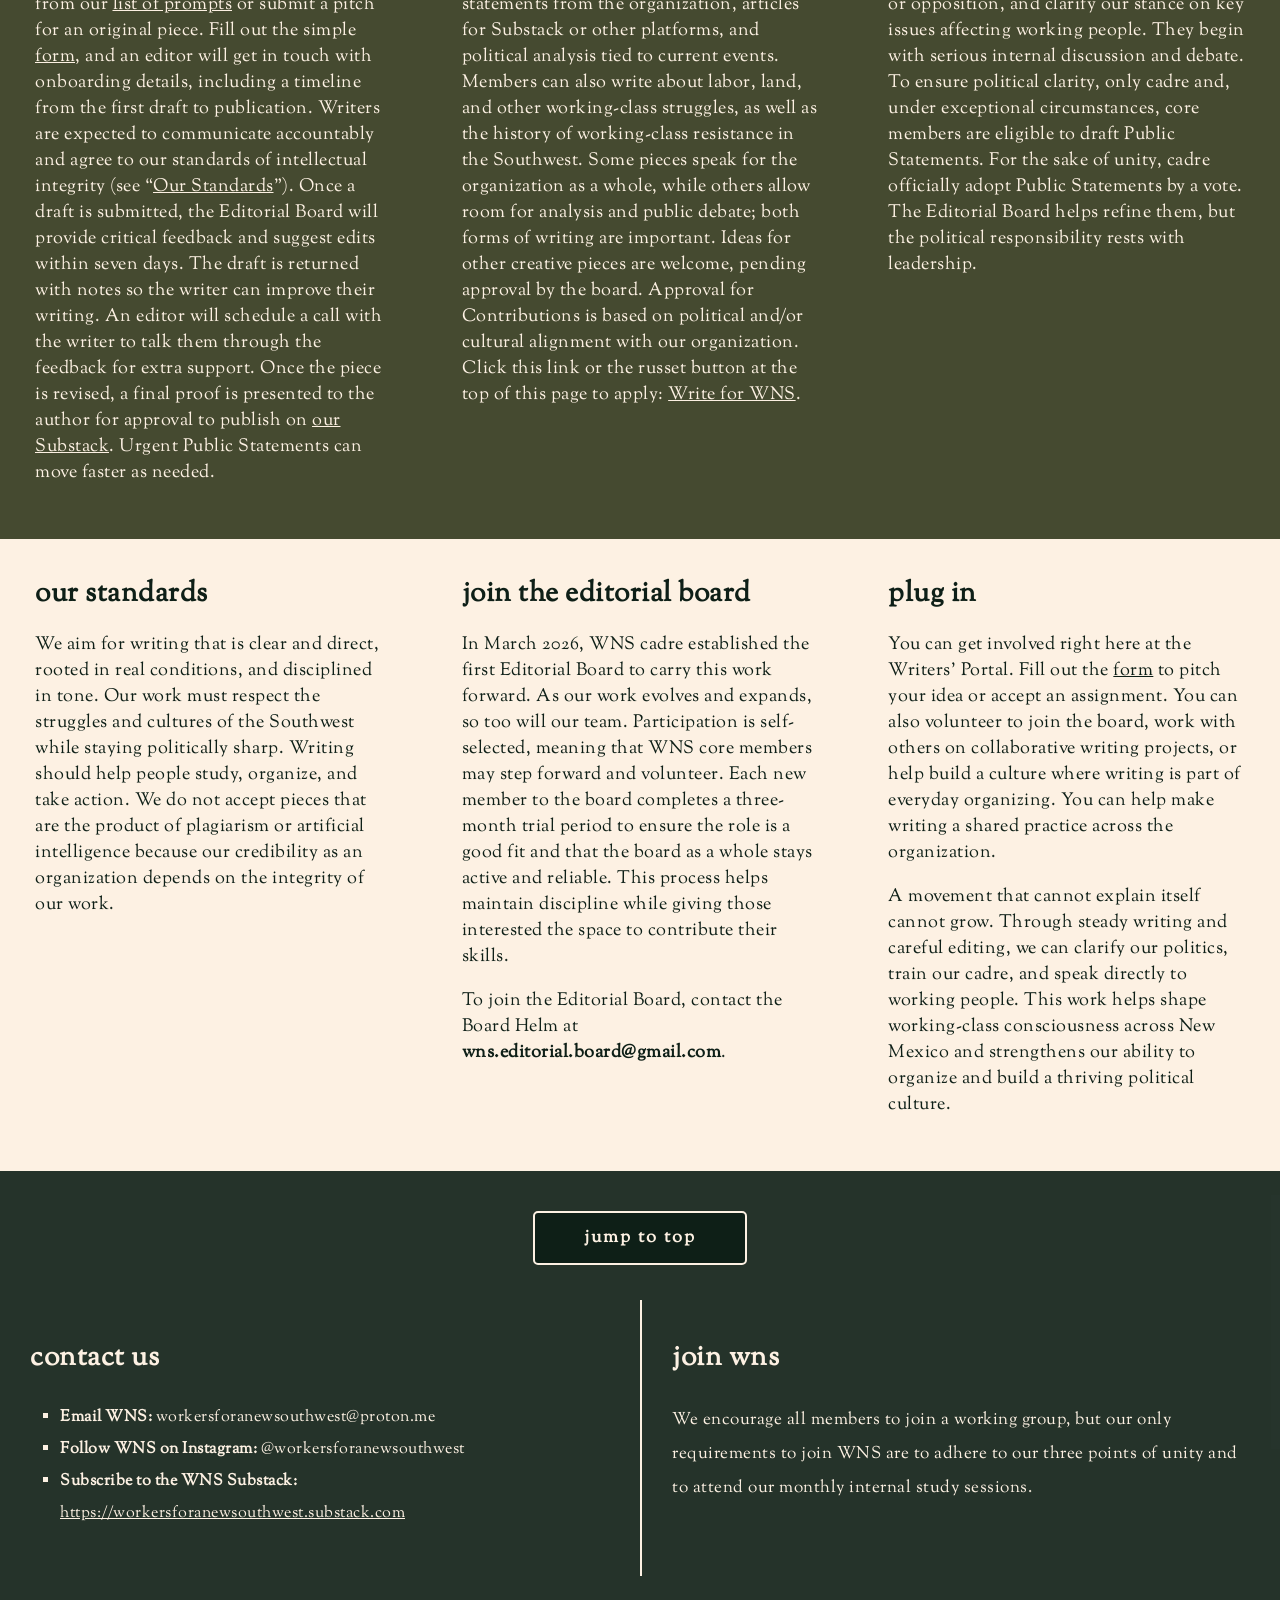
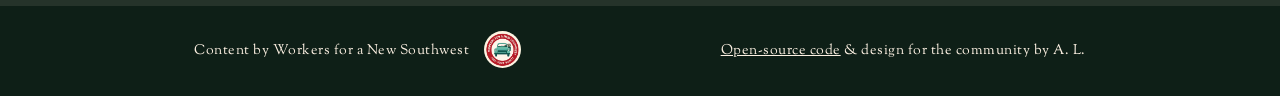
==== commit 6b8183ea: "Update text" ====
--- a/index.html
+++ b/index.html
@@ -77,7 +77,7 @@
           The Editorial Board delivers thoughtful, critical feedback to hone
           writers&rsquo; skills. It supports contributors by editing drafts for
           clarity and structure, while sharpening political acuity. The board
-          prepares pieces for publication to a wider audience and also keeps the
+          prepares Contributions and Public Statements for publication to a wider audience and also keeps the
           public voice of WNS consistent. All of this is collaborative work, not
           top-down control. Writers stay involved in the process, since the goal
           is to develop people, not just produce content.
@@ -87,7 +87,7 @@
           <h3>HOW THE PROCESS WORKS</h3>
           <p>
             The process begins here by visiting our Writers&rsquo; Portal.
-            Prospective writers can accept an assignment from our
+            Prospective writers of Contributions can accept an assignment from our
             <a href="./prompts.html">list of prompts</a> or submit a pitch for an original
             piece. Fill out the simple
             <a
@@ -101,28 +101,27 @@
             integrity (see &ldquo;<a href="#Standards">Our Standards</a>&rdquo;). Once a draft
             is submitted, the Editorial Board will provide critical feedback and
             suggest edits within seven days. The draft is returned with notes so
-            the writer can improve their writing. Once the piece is ready, it is
-            prepared for publication on
+            the writer can improve their writing. An editor will schedule a call with the writer to talk them through the feedback for extra support. Once the piece is revised, a final proof is presented to the author for approval to publish on 
             <a
               href="https://workersforanewsouthwest.substack.com/"
               target="_blank"
               title="To Workers for a New Southwest Substack"
               >our Substack</a
-            >. Urgent political statements can move faster when needed.
+            >. Urgent Public Statements can move faster as needed.
           </p>
         </article>
         <article class="accent-panel">
           <h3>WHAT YOU CAN WRITE</h3>
           <p>
-            Cadre, core, and members of the WNS community are all encouraged to
+            Cadre, core, and members of the WNS community are all eligible and encouraged to
             write regularly. This includes public statements from the
             organization, articles for Substack or other platforms, and political
             analysis tied to current events. Members can also write about labor,
             land, and other working-class struggles, as well as the history of
             working-class resistance in the Southwest. Some pieces speak for the
             organization as a whole, while others allow room for analysis and
-            debate; both forms of writing are important. Ideas for other creative
-            pieces are welcome, pending approval by the board. Approval is based
+            public debate; both forms of writing are important. Ideas for other creative
+            pieces are welcome, pending approval by the board. Approval for Contributions is based
             on political and/or cultural alignment with our organization. Click this link or the russet button at the top of this page to apply:
             <a
               href="https://forms.gle/2fh19q5N6qdyFbJn8"
@@ -138,8 +137,7 @@
             Public Statements are official positions of Workers for a New
             Southwest. They respond to major events, express solidarity or
             opposition, and clarify our stance on key issues affecting working
-            people. These statements are written or approved by cadre to ensure
-            political clarity and unity. The Editorial Board helps refine them,
+            people. They begin with serious internal discussion and debate. To ensure political clarity, only cadre and, under exceptional circumstances, core members are eligible to draft Public Statements. For the sake of unity, cadre officially adopt Public Statements by a vote. The Editorial Board helps refine them,
             but the political responsibility rests with leadership.
           </p>
         </article>
--- a/src/style.css
+++ b/src/style.css
@@ -6,6 +6,7 @@
   --accent-color: hsl(13, 86%, 27%);
   --secondary-dark: hsl(151 37% 24% / 1);
   --secondary-accent: hsl(13, 86%, 37%);
+  --tertiary-dark: hsl(72, 21%, 24%);
 }
 
 /* Site-wide general styles */
@@ -34,7 +35,7 @@
 }
 
 h2 {
-  background-color: hsla(0, 0%, 12%, 0.9);
+  background-color: var(--primary-dark);
   color: var(--primary-light);
   font-size: 40px;
   padding: 20px 0;
@@ -43,10 +44,6 @@
 
 h3 {
   font-size: 28px;
-}
-
-main {
-  padding: 0 0 20px 0;
 }
 
 p {
@@ -124,7 +121,7 @@
 }
 
 article.accent-panel {
-  background-color: hsl(72, 21%, 24%);
+  background-color: var(--tertiary-dark);
   color: var(--primary-light);
 }
 
@@ -196,11 +193,26 @@
 
 .writing-prompts h1,
 .articles h1 {
-  background-color: hsla(0, 0%, 12%, 0.9);
+  background-color: var(--primary-dark);
   color: var(--primary-light);
   font-size: 40px;
   padding: 20px 0;
   text-align: center;
+}
+
+.articles h2 {
+  background-color: var(--tertiary-dark);
+  font-size: 34px;
+  letter-spacing: 0.5px;
+  padding-left: 40px;
+}
+
+.contributions {
+  background-color: hsla(72, 21%, 24%, 0.7);
+}
+
+.public-statements {
+  background-color: hsla(72, 21%, 24%, 0.9);
 }
 
 /* Utility class */
@@ -237,7 +249,7 @@
 
 section.articles-grid iframe {
   border-radius: 12px;
-  box-shadow: 3px 3px 4px hsl(0, 3%, 60%);
+  box-shadow: 3px 3px 4px hsl(0, 3%, 25%);
   max-width: 100%;
 }
 
@@ -247,17 +259,17 @@
 
 /* Prompts page */
 
-ul#prompts-container {
+section#prompts-container {
   display: grid;
   gap: 25px;
   grid-template-columns: repeat(2, 1fr);
   list-style: none;
   margin: 0 auto;
   max-width: 75%;
-  padding: 20px 15px;
-}
-
-ul#prompts-container div {
+  padding: 20px 15px 30px 15px;
+}
+
+section#prompts-container div {
   background-color: hsl(0, 0%, 100%);
   border: 2px solid var(--primary-dark);
   border-radius: 5px;
@@ -268,7 +280,7 @@
   margin: 10px;
 }
 
-ul#prompts-container p {
+section#prompts-container p.prompt-title {
   background-color: var(--accent-color);
   color: var(--primary-light);
   font-size: 15px;
@@ -276,10 +288,21 @@
   padding: 15px;
 }
 
-ul#prompts-container div li {
+section#prompts-container p.prompt-status {
+  background-color: var(--secondary-dark);
+  border-top: 1px solid var(--primary-dark);
+  border-bottom: 1px solid var(--primary-dark);
+  color: var(--primary-light);
+  font-size: 15px;
+  margin-top: 0;
+  padding: 15px;
+}
+
+section#prompts-container div p.prompt-body {
   background-color: hsl(0, 0%, 100%);
   color: var(--primary-dark);
   letter-spacing: normal;
+  font-size: 20px;
   margin-top: 10px;
   padding: 15px;
 }
@@ -290,13 +313,14 @@
   display: flex;
   justify-content: center;
   margin-bottom: 35px;
+  margin-top: 20px;
 }
 
 .jump-to-top a {
-  background-color: var(--primary-light);
-  border: 2px solid var(--primary-dark);
+  background-color: var(--primary-dark);
+  border: 2px solid var(--primary-light);
   border-radius: 5px;
-  color: var(--primary-dark);
+  color: var(--primary-light);
   display: block;
   font-family: "Sorts Mill Goudy", serif;
   font-size: 18px;
@@ -309,16 +333,16 @@
 }
 
 .jump-to-top a:visited {
-  color: var(--primary-dark);
+  color: var(--primary-light);
 }
 
 /* Site-wide footer */
 
 footer {
-  background-color: var(--secondary-dark);
+  background-color: hsla(151, 37%, 9%, 0.9);
   color: var(--primary-light);
   font-size: 16px;
-  padding-top: 10px;
+  padding-top: 20px;
 }
 
 footer ul {
@@ -352,7 +376,7 @@
 
 footer .attribution {
   align-items: center;
-  background-color: hsla(0, 0%, 12%, 0.9);
+  background-color: var(--primary-dark);
   display: flex;
   flex-wrap: wrap;
   justify-content: space-evenly;
@@ -398,7 +422,7 @@
     padding: 20px;
     gap: 20px;
   }
-  ul#prompts-container {
+  section#prompts-container {
     max-width: 100%;
   }
 }
@@ -414,7 +438,7 @@
     padding: 20px;
   }
 
-  ul#prompts-container {
+  section#prompts-container {
     display: grid;
     gap: 25px;
     grid-template-columns: 1fr;
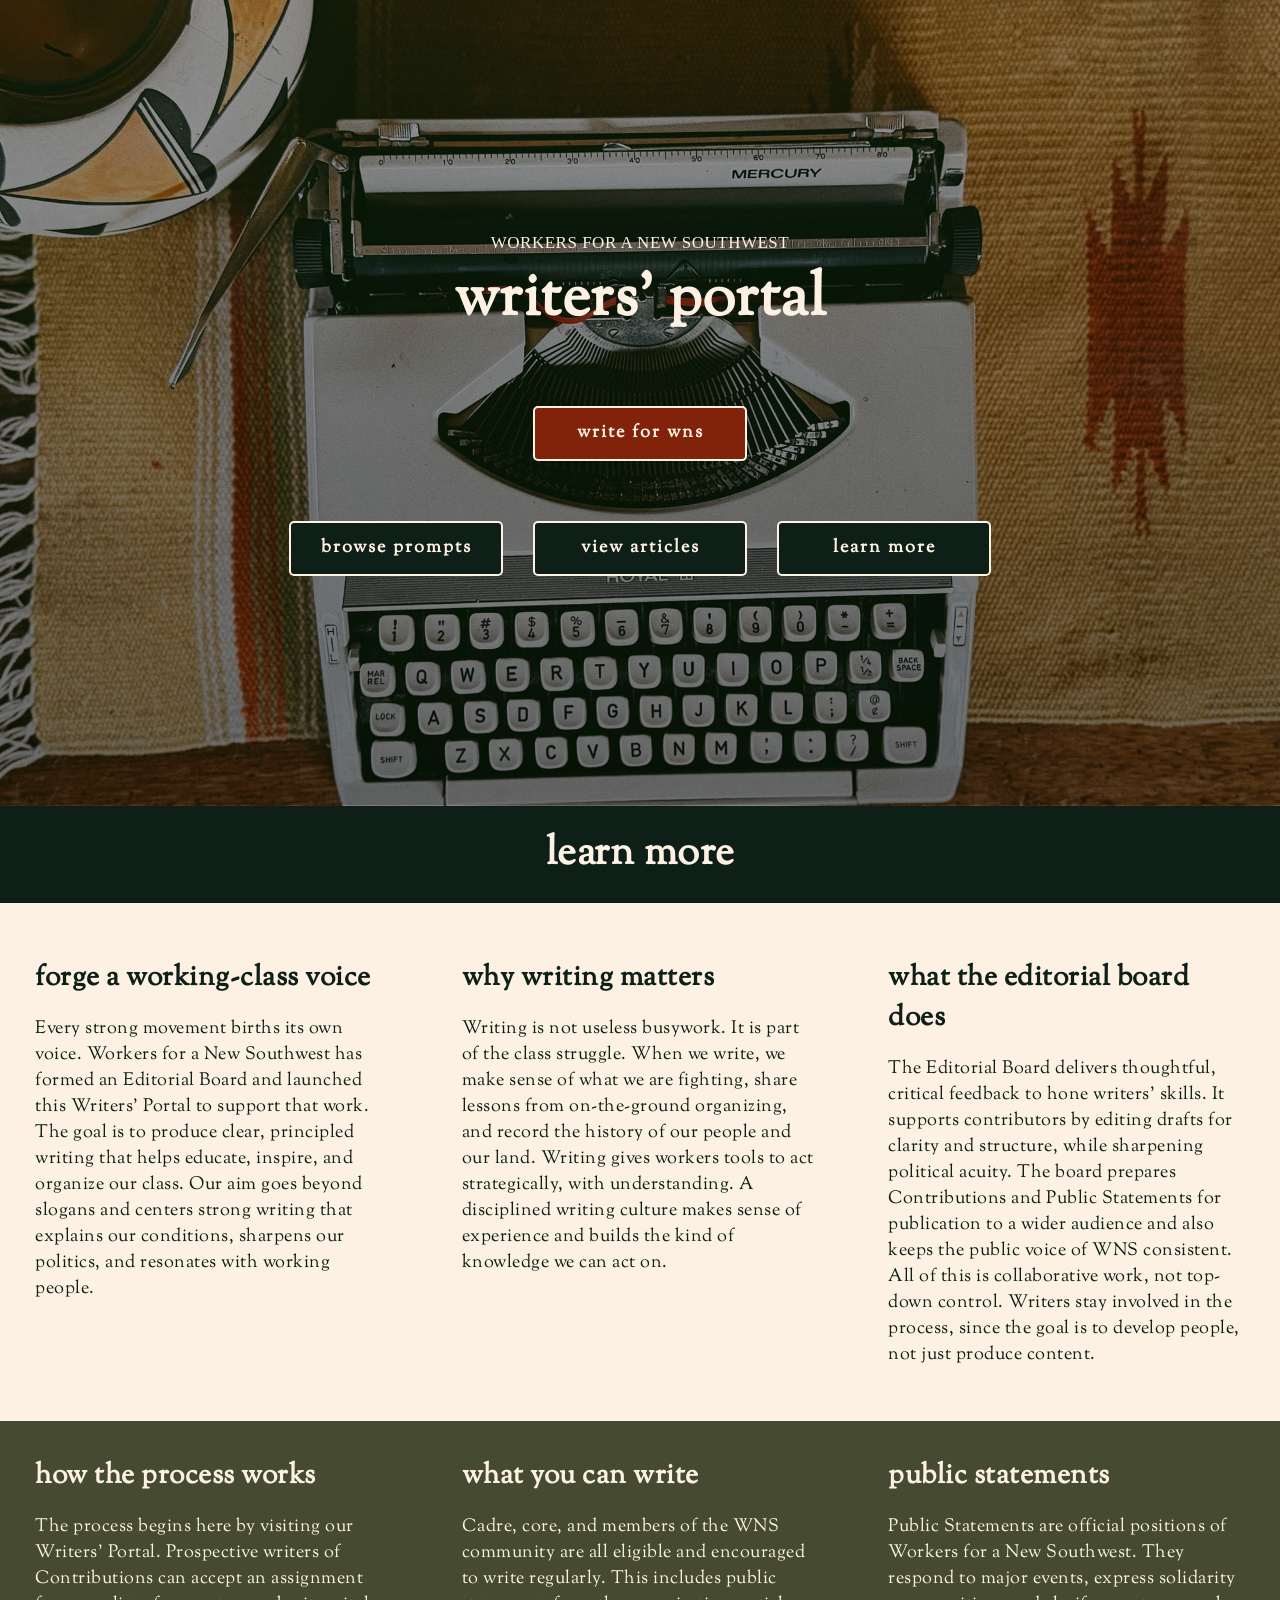
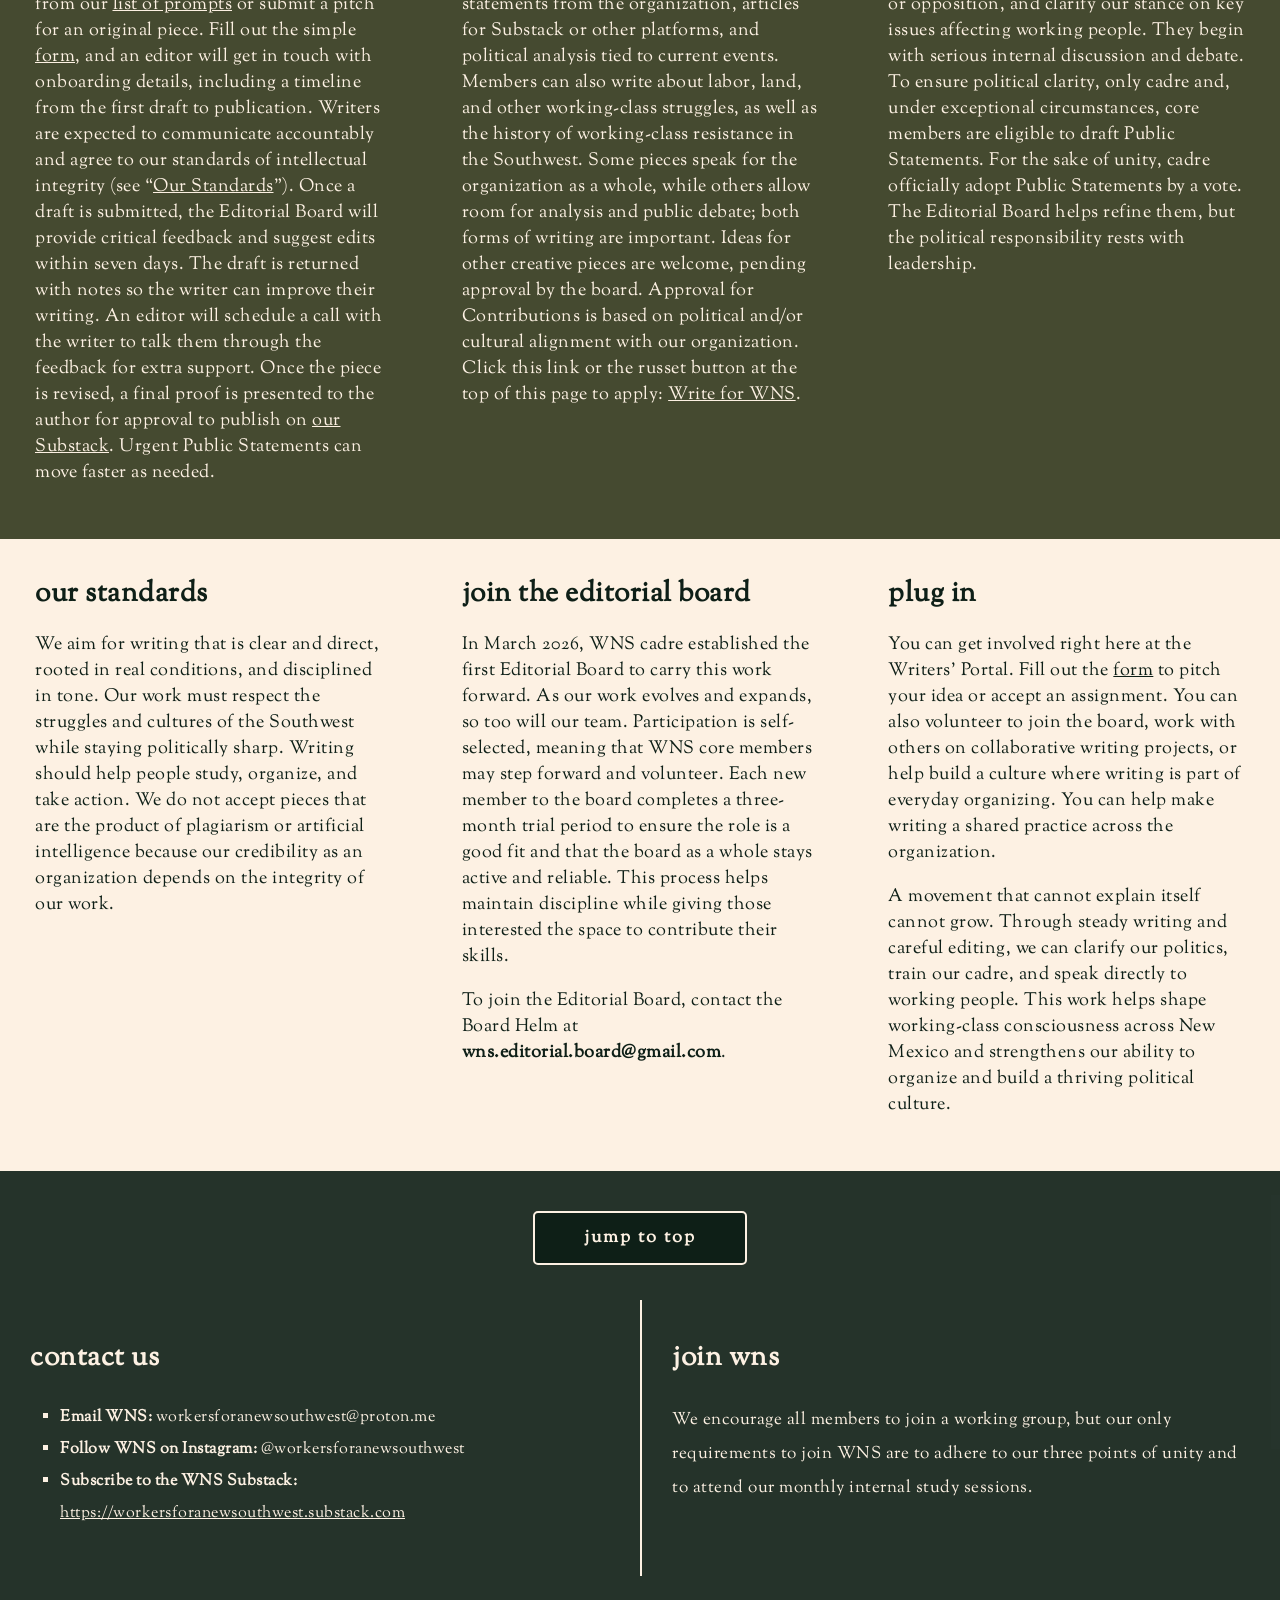
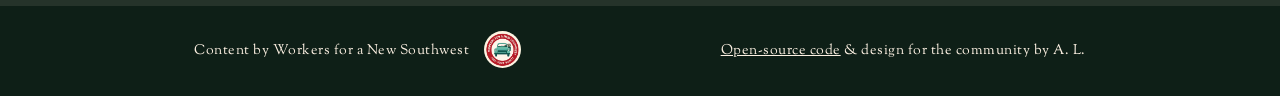
==== commit e5ea6fc3: "Update text" ====
--- a/index.html
+++ b/index.html
@@ -53,7 +53,7 @@
         <h3>FORGE A WORKING-CLASS VOICE</h3>
         <p>
           Every strong movement births its own voice. Workers for a New
-          Southwest has formed an Editorial Board to support that work. The goal
+          Southwest has formed an Editorial Board and launched this Writers' Portal to support that work. The goal
           is to produce clear, principled writing that helps educate, inspire,
           and organize our class. Our aim goes beyond slogans and centers strong
           writing that explains our conditions, sharpens our politics, and
